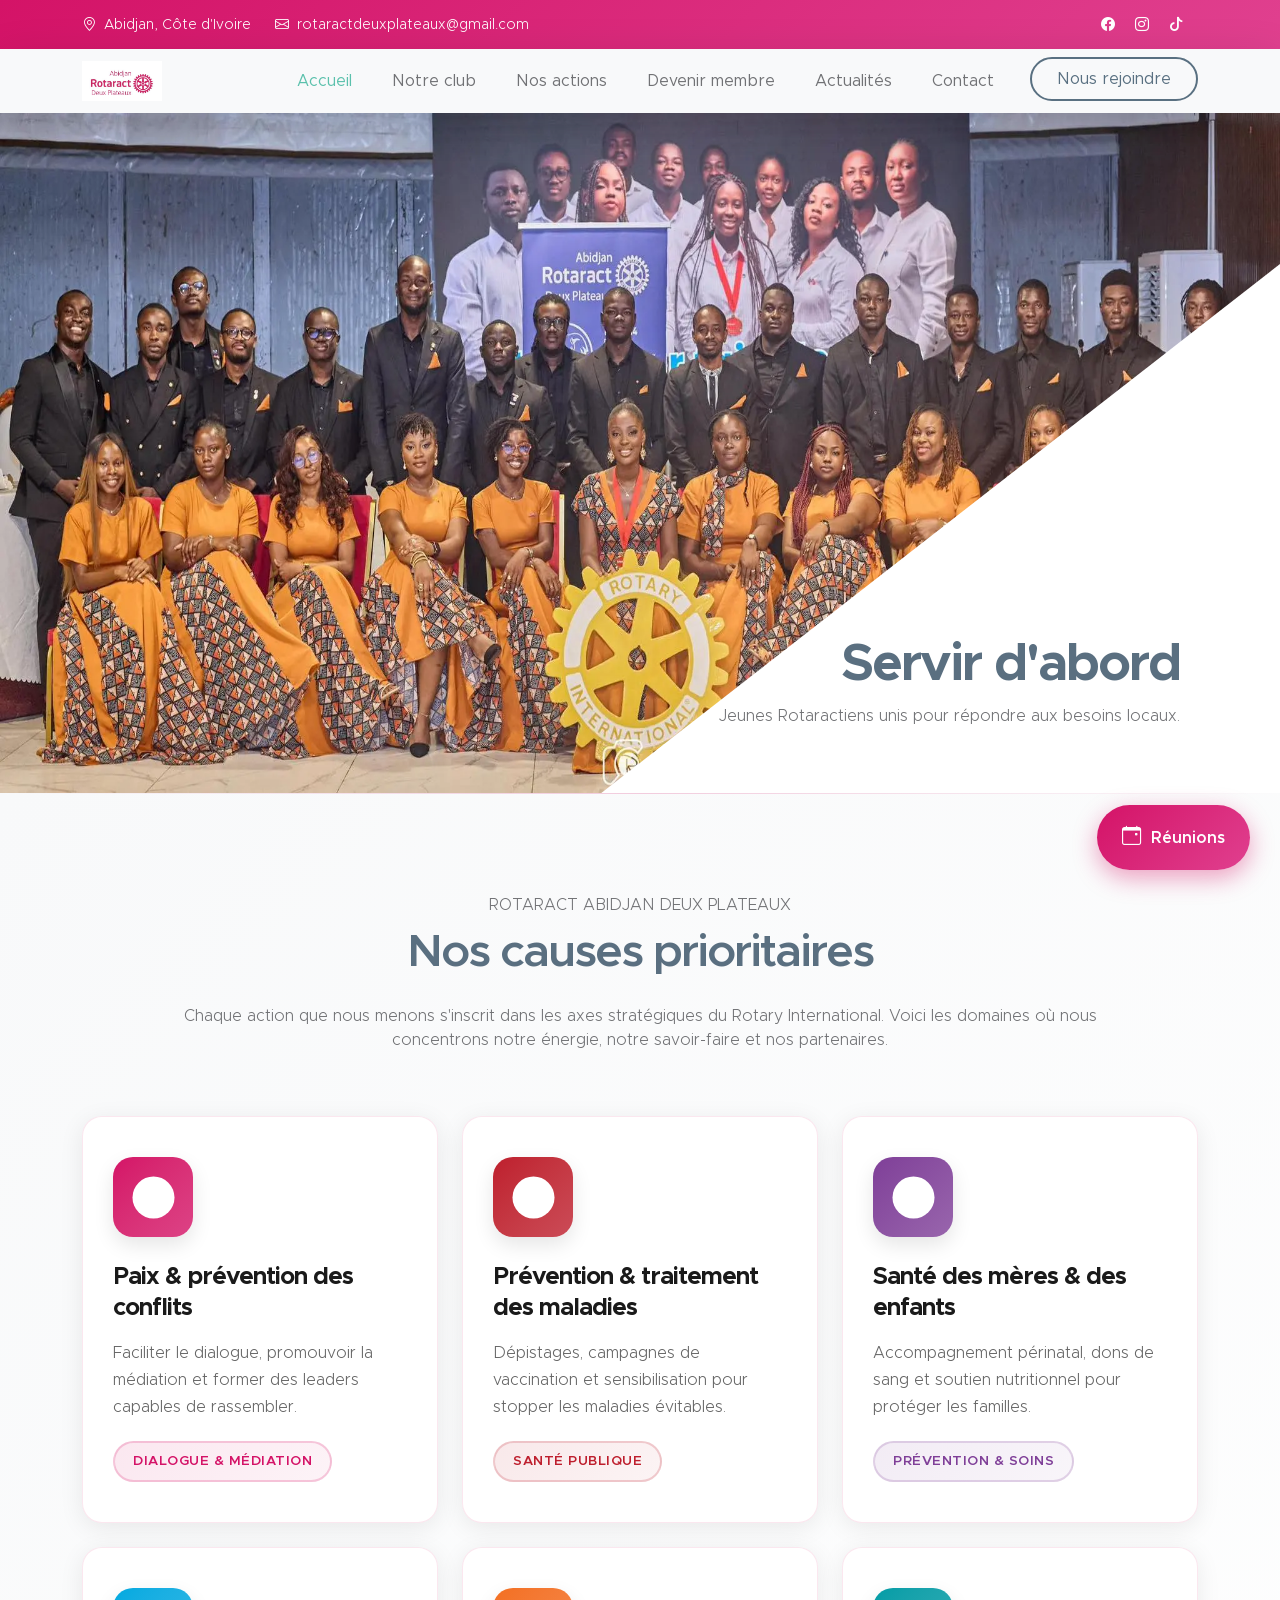
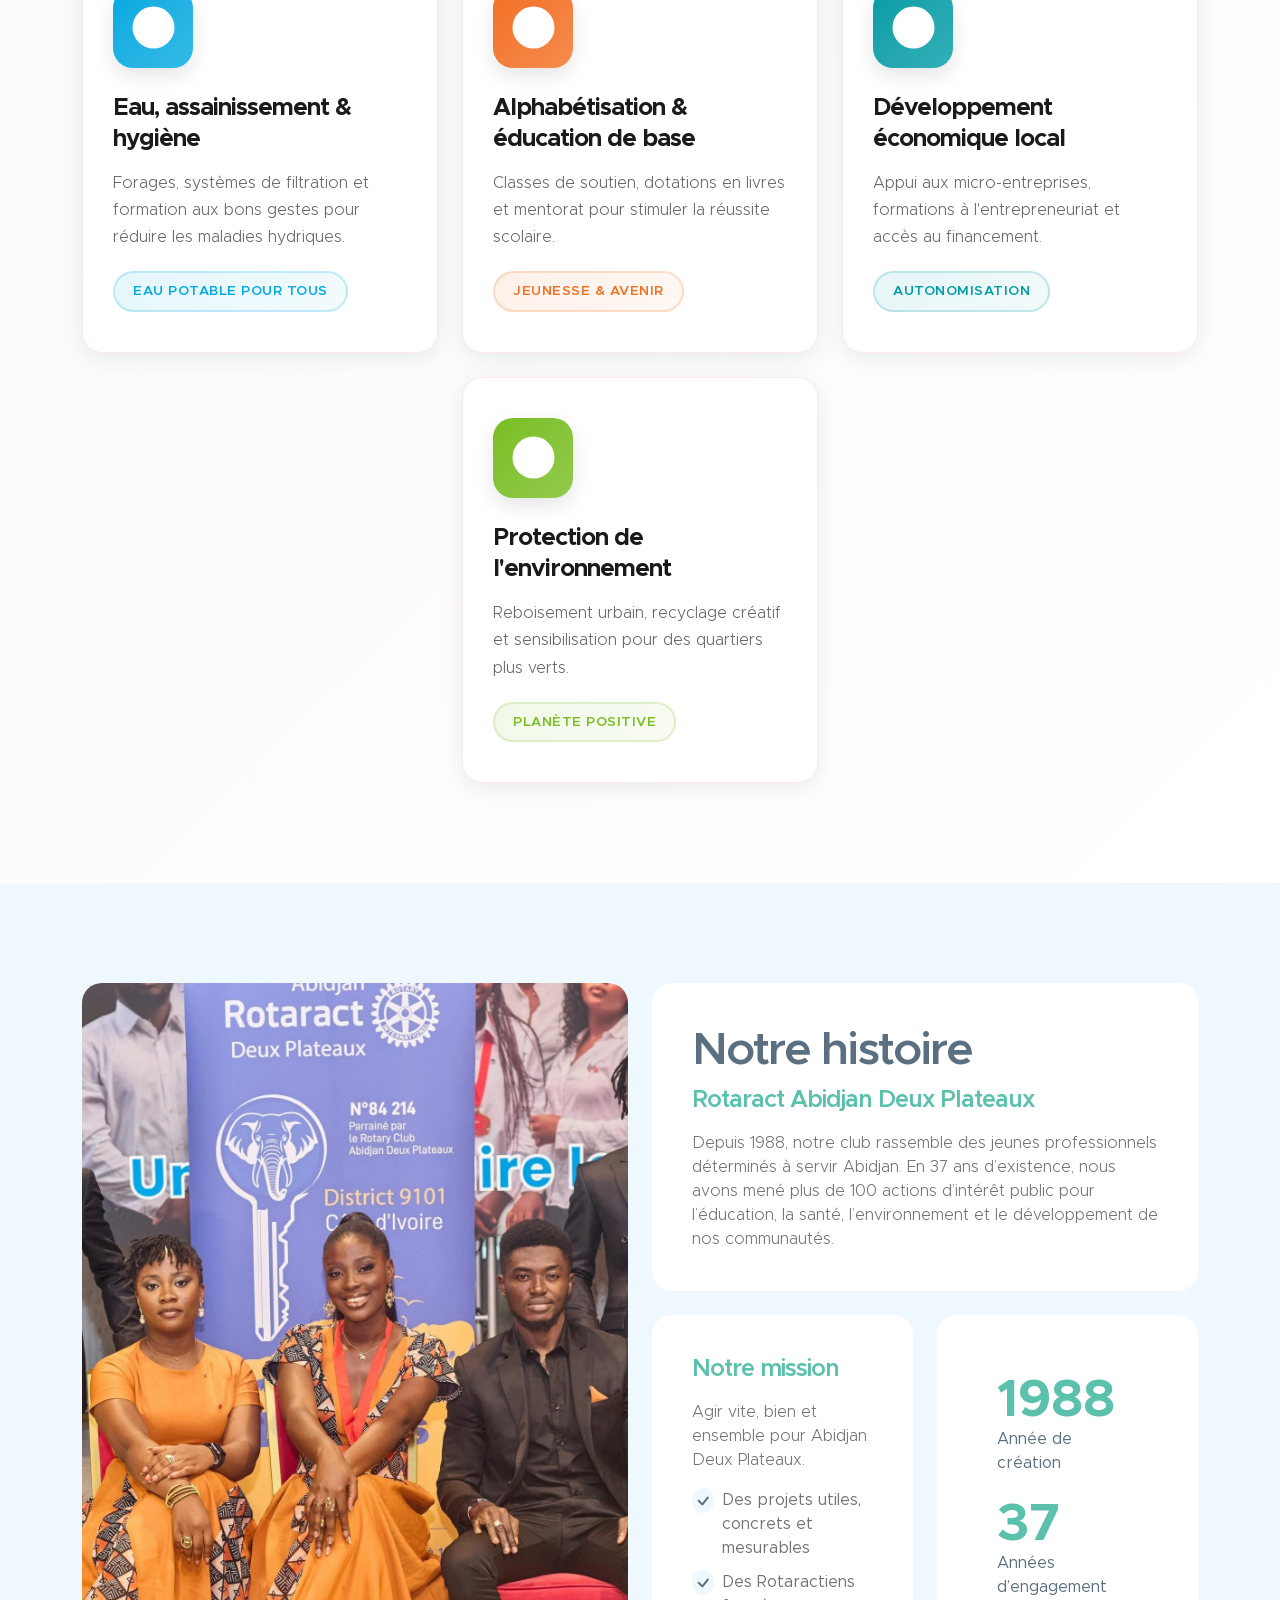
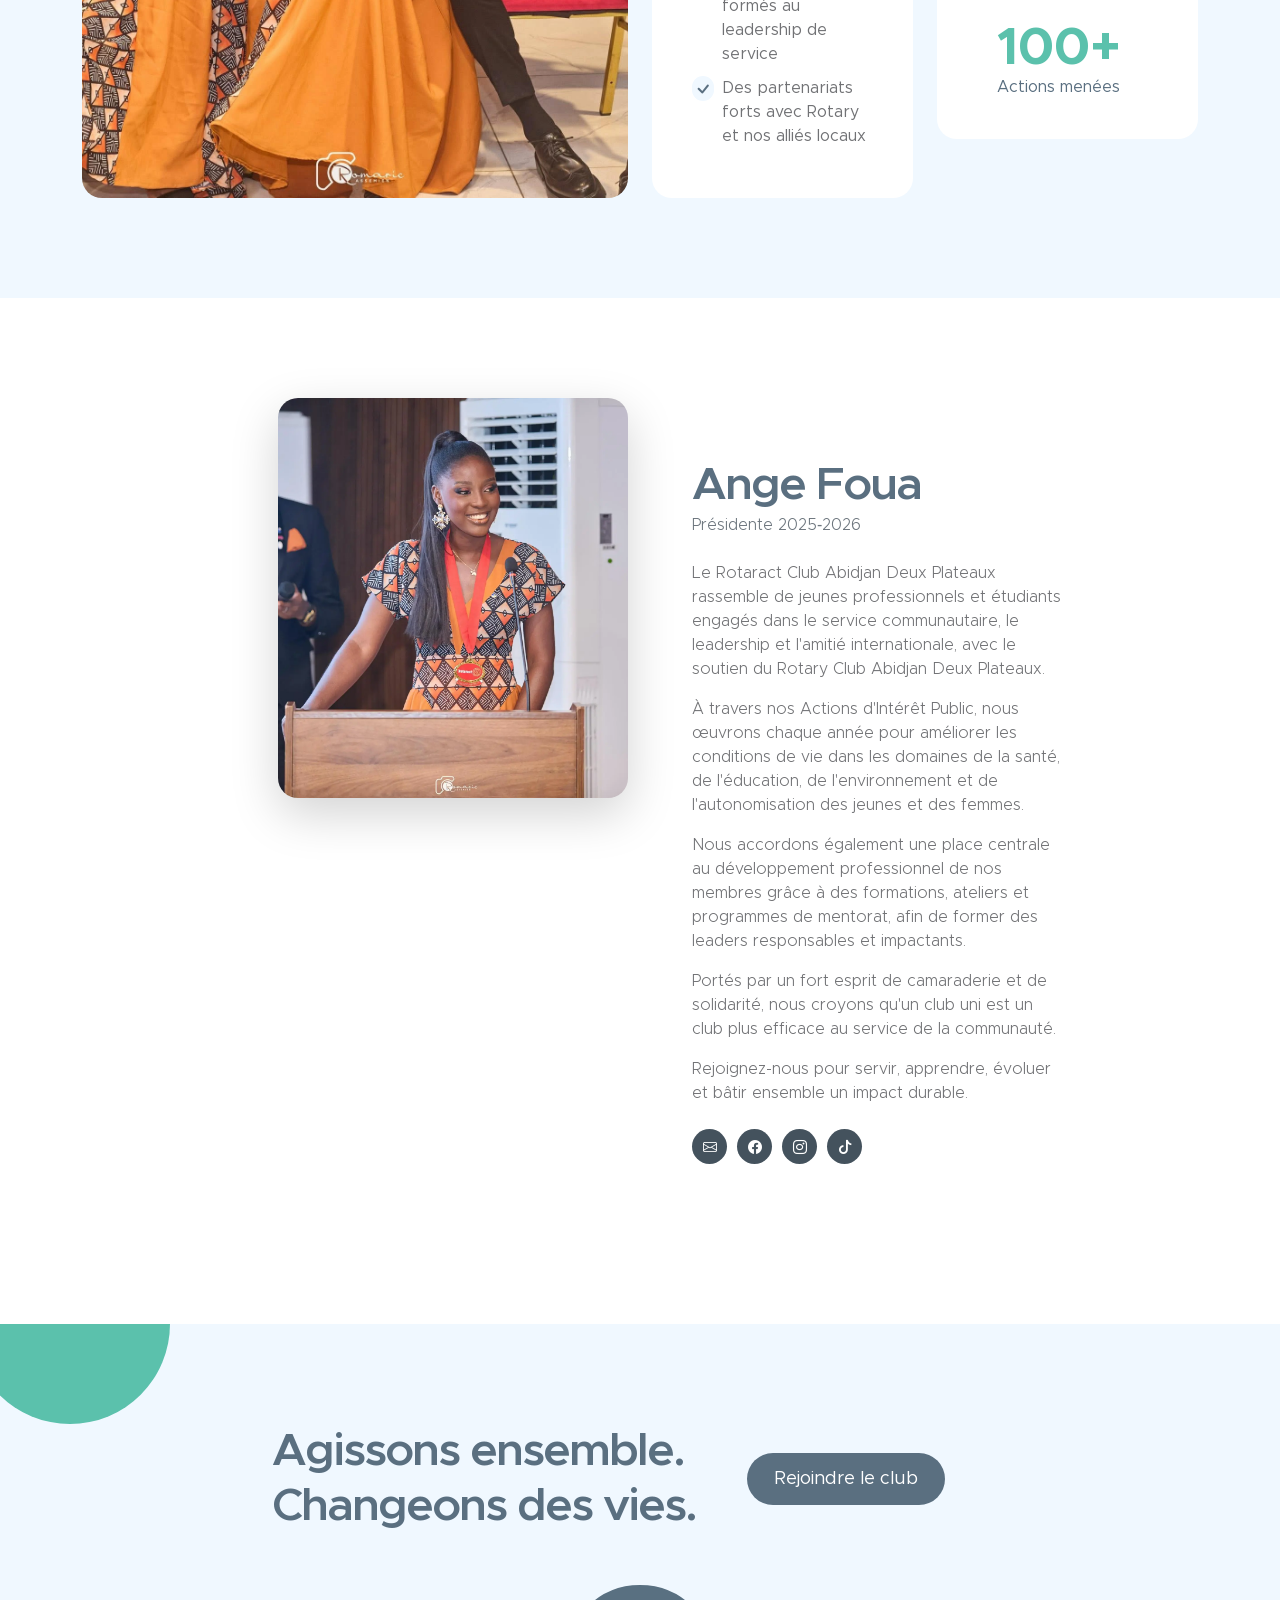
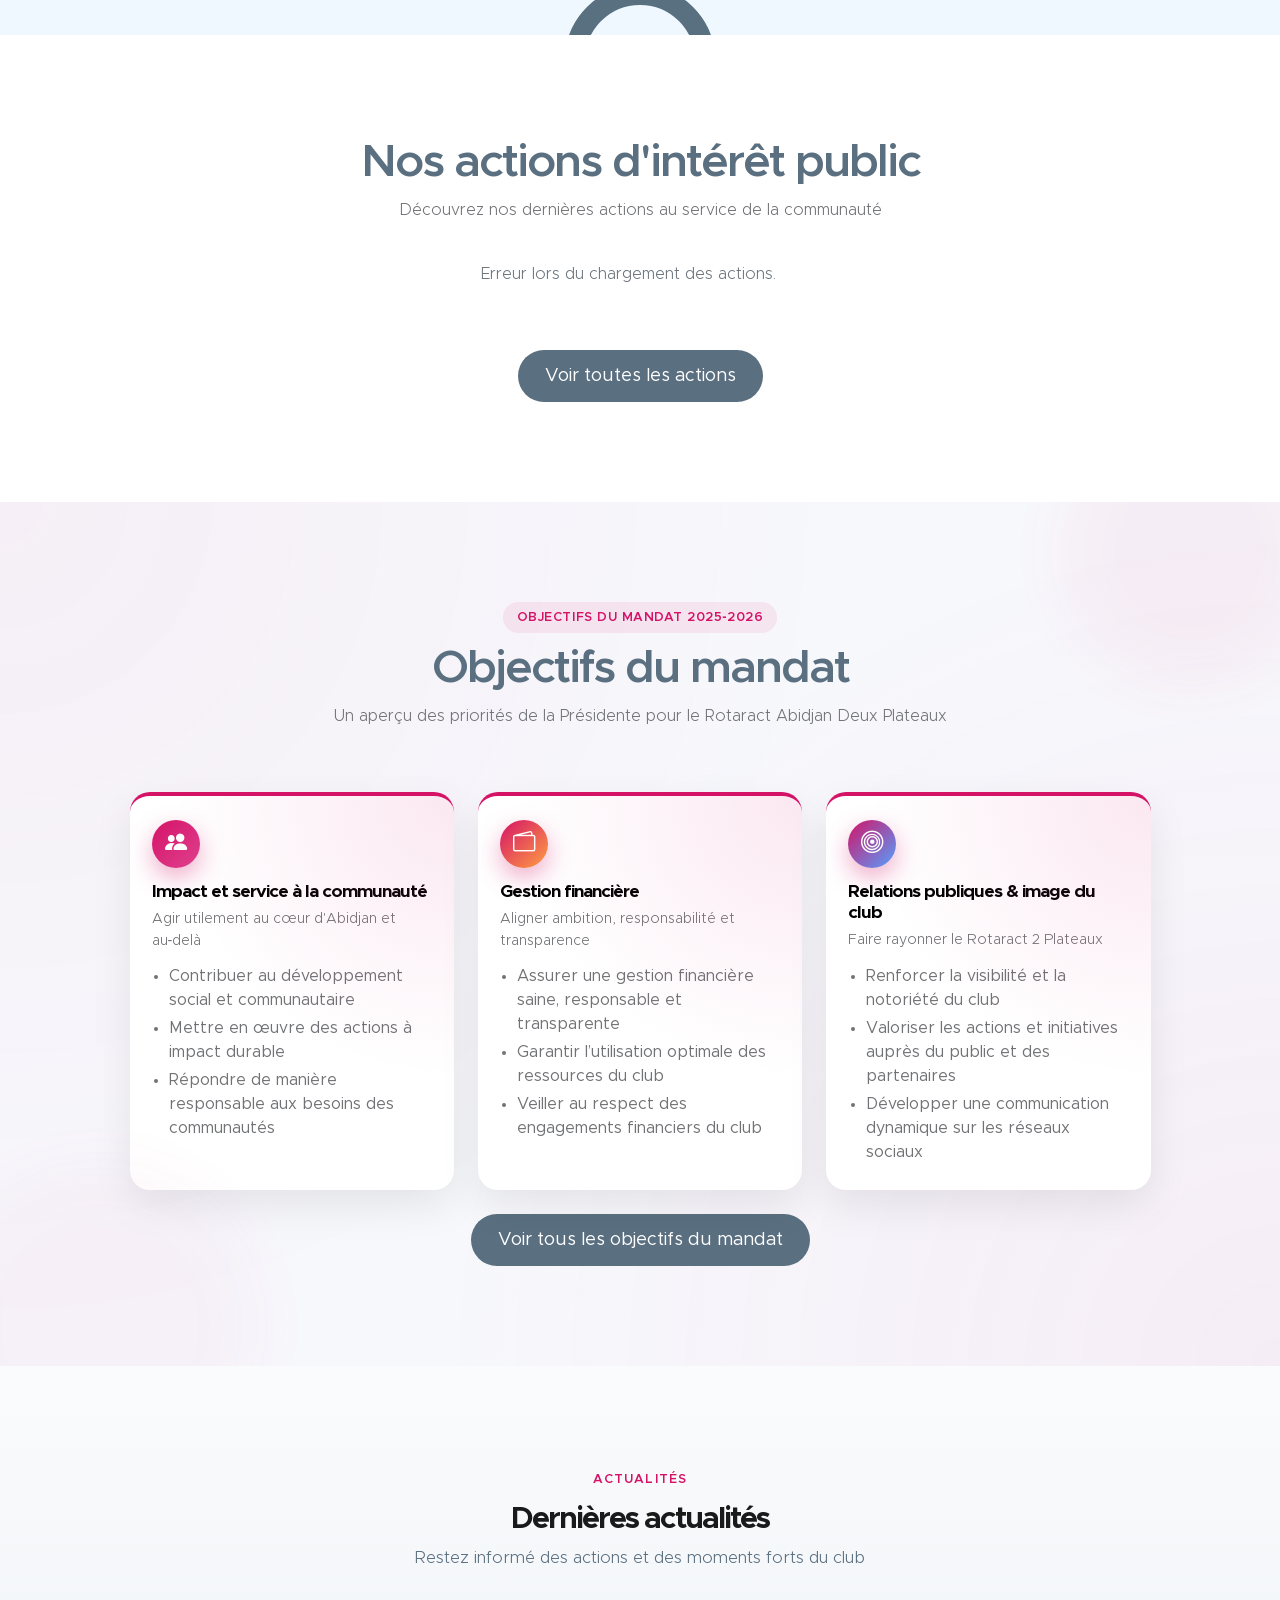
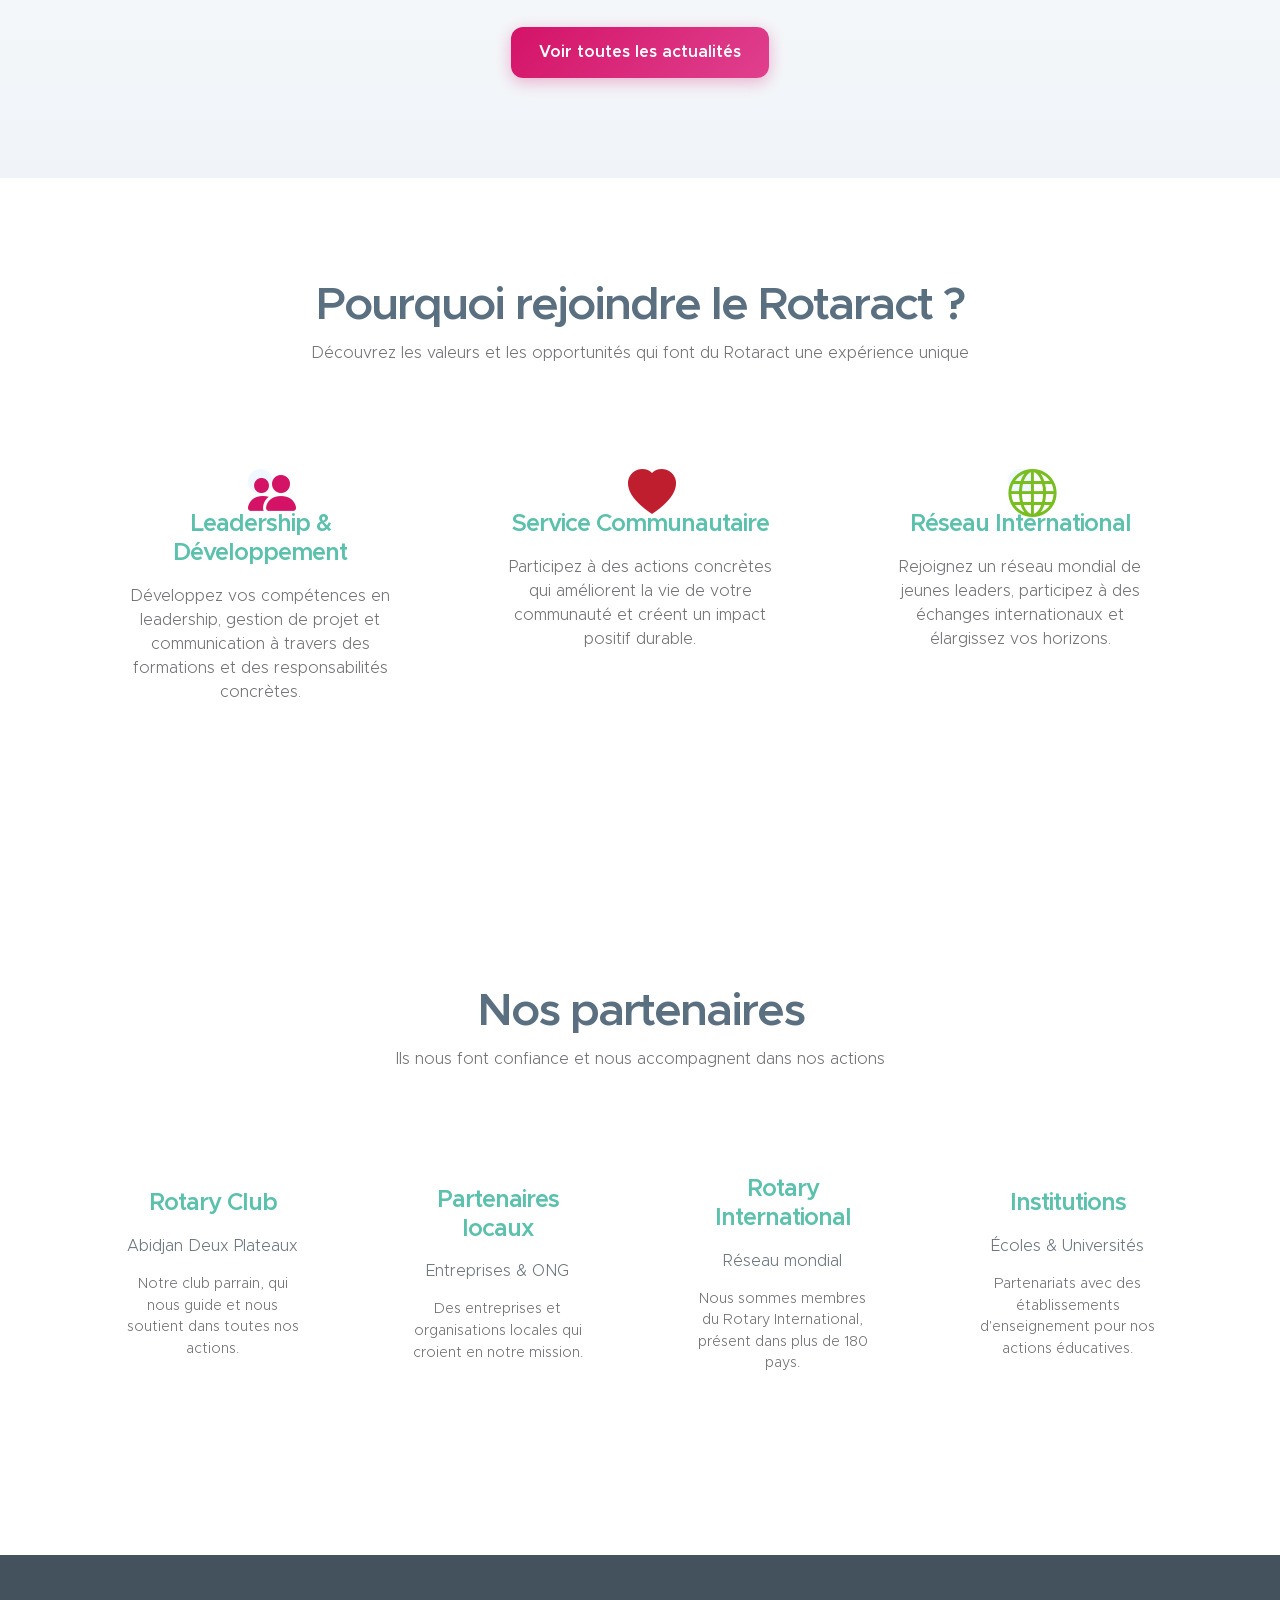
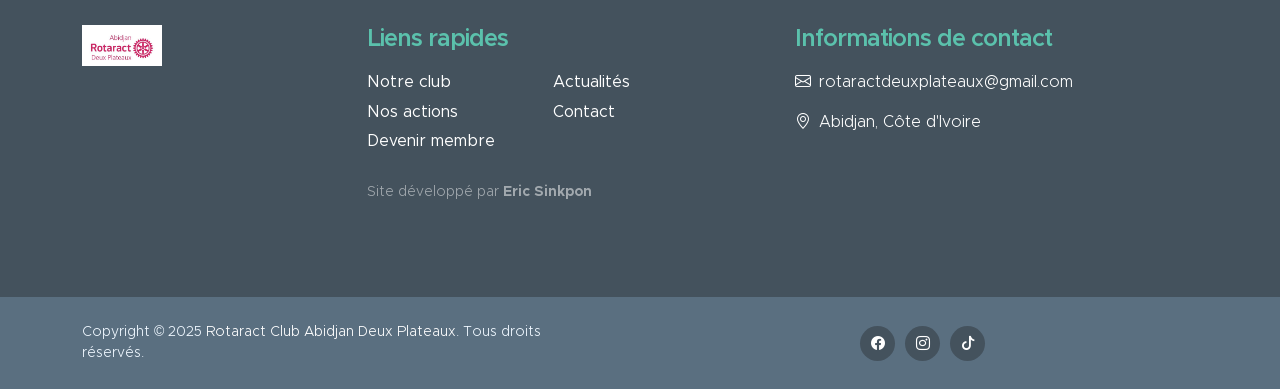
==== index.html @ 0c258805 "Initial import du site Rotaract 2 Plateaux" ====
<!doctype html>
<html lang="fr">

<head>
    <meta charset="utf-8">
    <meta name="viewport" content="width=device-width, initial-scale=1">

    <title>Rotaract 2 Plateaux | Club service Rotary Abidjan - Côte d'Ivoire</title>
    <meta name="description" content="Rotaract Club Abidjan Deux Plateaux : club de jeunes du Rotary International à Abidjan, Côte d'Ivoire. Actions solidarité, santé, éducation, environnement. Rejoignez le Rotaract 2 Plateaux.">
    <meta name="keywords" content="Rotaract 2 Plateaux, Rotaract Deux Plateaux, Rotaract Abidjan, Rotary Abidjan, club service Côte d'Ivoire, Rotaract Côte d'Ivoire, jeunes leaders, bénévolat Abidjan, solidarité, actions communautaires">
    <meta name="author" content="Rotaract Club Abidjan Deux Plateaux">
    <meta name="robots" content="index, follow">
    <link rel="canonical" href="https://www.rotaract-2plateaux.org/">

    <!-- Open Graph / Réseaux sociaux -->
    <meta property="og:type" content="website">
    <meta property="og:title" content="Rotaract 2 Plateaux | Club service Rotary - Abidjan, Côte d'Ivoire">
    <meta property="og:description" content="Club de jeunes du Rotary International à Abidjan. Solidarité, santé, éducation, environnement. Rotaract Deux Plateaux - Servir d'abord.">
    <meta property="og:image" content="images/logo.png">
    <meta property="og:locale" content="fr_FR">
    <meta property="og:site_name" content="Rotaract Club Abidjan Deux Plateaux">

    <!-- CSS FILES -->
    <link href="css/bootstrap.min.css" rel="stylesheet">

    <link href="css/bootstrap-icons.css" rel="stylesheet">

    <link href="css/templatemo-kind-heart-charity.css" rel="stylesheet">
    <link href="css/meeting-widget.css" rel="stylesheet">
    <!--

TemplateMo 581 Kind Heart Charity

https://templatemo.com/tm-581-kind-heart-charity

-->
    <script type="application/ld+json">
    {
      "@context": "https://schema.org",
      "@type": "Organization",
      "name": "Rotaract Club Abidjan Deux Plateaux",
      "alternateName": "Rotaract 2 Plateaux",
      "url": "https://www.rotaract-2plateaux.org",
      "logo": "images/logo.png",
      "description": "Club de jeunes du Rotary International à Abidjan, Côte d'Ivoire. Actions solidarité, santé, éducation et environnement.",
      "email": "rotaractdeuxplateaux@gmail.com",
      "address": { "@type": "PostalAddress", "addressLocality": "Abidjan", "addressCountry": "CI" },
      "areaServed": { "@type": "Country", "name": "Côte d'Ivoire" },
      "memberOf": { "@type": "Organization", "name": "Rotary International" }
    }
    </script>
</head>

<body id="section_1">
    <div class="page-loading-overlay" id="pageLoadingOverlay" aria-hidden="true">
        <img src="images/loading.JPG" alt="" class="page-loading-overlay__img" width="100" height="100">
    </div>
    <script>
      (function(){var el=document.getElementById('pageLoadingOverlay');if(!el)return;
      function hide(){el.classList.add('loaded');setTimeout(function(){if(el.parentNode)el.parentNode.removeChild(el);},450);}
      if(document.readyState!=='loading')hide();else document.addEventListener('DOMContentLoaded',hide);
      })();
    </script>
    <header class="site-header">
        <div class="container">
            <div class="row">

                <div class="col-lg-8 col-12 d-flex flex-wrap">
                    <p class="d-flex me-4 mb-0">
                        <i class="bi-geo-alt me-2"></i>
                        Abidjan, Côte d'Ivoire
                    </p>

                    <p class="d-flex mb-0">
                        <i class="bi-envelope me-2"></i>

                        <a href="mailto:rotaractdeuxplateaux@gmail.com">
                            rotaractdeuxplateaux@gmail.com
                        </a>
                    </p>
                </div>

                <div class="col-lg-3 col-12 ms-auto d-lg-block d-none">
                    <ul class="social-icon">
                        <li class="social-icon-item">
                            <a href="https://www.facebook.com/share/17fua4soZv/?mibextid=wwXIfr" target="_blank" rel="noopener" class="social-icon-link bi-facebook" aria-label="Facebook"></a>
                        </li>
                        <li class="social-icon-item">
                            <a href="https://www.instagram.com/_rotaractdeuxplateaux?igsh=MWwzYWVyMWt2Nnhscg==" target="_blank" rel="noopener" class="social-icon-link bi-instagram" aria-label="Instagram"></a>
                        </li>
                        <li class="social-icon-item">
                            <a href="https://www.tiktok.com/@_rotaractdeuxplat?_r=1&_t=ZS-94KS3LZIjZY" target="_blank" rel="noopener" class="social-icon-link bi-tiktok" aria-label="TikTok"></a>
                        </li>
                    </ul>
                </div>

            </div>
        </div>
    </header>

    <nav class="navbar navbar-expand-lg bg-light shadow-lg">
        <div class="container">
            <a class="navbar-brand" href="index.html">
                <img src="images/logo.png" class="logo img-fluid" alt="Rotaract 2 Plateaux">
            </a>

            <button class="navbar-toggler" type="button" data-bs-toggle="collapse" data-bs-target="#navbarNav"
                aria-controls="navbarNav" aria-expanded="false" aria-label="Toggle navigation">
                <span class="navbar-toggler-icon"></span>
            </button>

            <div class="collapse navbar-collapse" id="navbarNav">
                <ul class="navbar-nav ms-auto">
                    <li class="nav-item">
                        <a class="nav-link click-scroll" href="#top">Accueil</a>
                    </li>

                    <li class="nav-item">
                        <a class="nav-link" href="club.html">Notre club</a>
                    </li>

                    <li class="nav-item">
                        <a class="nav-link" href="actions.html">Nos actions</a>
                    </li>

                    <li class="nav-item">
                        <a class="nav-link" href="membre.html">Devenir membre</a>
                    </li>

                    <li class="nav-item">
                        <a class="nav-link" href="actualites.html">Actualités</a>
                    </li>

                    <li class="nav-item">
                        <a class="nav-link" href="contact.html">Contact</a>
                    </li>

                    <li class="nav-item ms-3">
                        <a class="nav-link custom-btn custom-border-btn btn" href="membre.html">Nous rejoindre</a>
                    </li>
                </ul>
            </div>
        </div>
    </nav>

    <main>

        <section class="hero-section hero-section-full-height">
            <div class="container-fluid">
                <div class="row">

                    <div class="col-lg-12 col-12 p-0">
                        <div id="hero-slide" class="carousel carousel-fade slide" data-bs-ride="carousel">
                            <div class="carousel-inner">
                                <div class="carousel-item active">
                                    <img src="images/slide/cover.webp"
                                        class="carousel-image img-fluid" alt="...">

                                    <div class="carousel-caption d-flex flex-column justify-content-end">
                                        <h1>Servir d'abord </h1>

                                        <p>Jeunes Rotaractiens unis pour répondre aux besoins locaux.</p>
                                    </div>
                                </div>

                                <div class="carousel-item carousel-item--caption-right">
                                    <img src="images/slide/cover3.webp"
                                        class="carousel-image img-fluid" alt="...">

                                    <div class="carousel-caption d-flex flex-column justify-content-end align-items-end text-end">
                                        <h1>Leadership &amp; Amitié</h1>

                                        <p>L'action, la camaraderie et le service au cœur de notre engagement.</p>
                                    </div>
                                </div>

                                <div class="carousel-item">
                                    <img src="images/slide/cover.webp"
                                        class="carousel-image img-fluid" alt="...">

                                    <div class="carousel-caption d-flex flex-column justify-content-end">
                                        <h1>Impact durable</h1>

                                        <p>Des projets utiles qui font rayonner le Rotaract Deux Plateaux.</p>
                                    </div>
                                </div>
                            </div>

                            <button class="carousel-control-prev" type="button" data-bs-target="#hero-slide"
                                data-bs-slide="prev">
                                <span class="carousel-control-prev-icon" aria-hidden="true"></span>
                                <span class="visually-hidden">Previous</span>
                            </button>

                            <button class="carousel-control-next" type="button" data-bs-target="#hero-slide"
                                data-bs-slide="next">
                                <span class="carousel-control-next-icon" aria-hidden="true"></span>
                                <span class="visually-hidden">Next</span>
                            </button>
                        </div>
                    </div>

                </div>
            </div>
        </section>


        <section class="section-padding priority-causes-section">
            <div class="container">
                <div class="row justify-content-center text-center mb-5">
                    <div class="col-lg-10 col-12">
                        <p class="section-subtitle text-uppercase mb-2">Rotaract Abidjan Deux Plateaux</p>
                        <h2 class="mb-4">Nos causes prioritaires</h2>
                        <p class="section-lead mx-auto">Chaque action que nous menons s'inscrit dans les axes stratégiques du Rotary International.
                            Voici les domaines où nous concentrons notre énergie, notre savoir-faire et nos partenaires.</p>
                    </div>
                </div>

                <div class="row g-4 justify-content-center">
                    <div class="col-xl-4 col-lg-4 col-md-6 col-12">
                        <article class="priority-cause-card" style="--cause-color:#D41367;">
                            <div class="priority-cause-card__icon-wrapper">
                                <div class="priority-cause-card__icon">
                                    <img src="images/icons/areas/peace.svg" alt="Icône Rotaract Paix et prévention des conflits">
                                </div>
                            </div>
                            <div class="priority-cause-card__content">
                                <h3>Paix & prévention des conflits</h3>
                                <p>Faciliter le dialogue, promouvoir la médiation et former des leaders capables de rassembler.</p>
                                <span class="priority-cause-card__tag">Dialogue & médiation</span>
                            </div>
                        </article>
                    </div>

                    <div class="col-xl-4 col-lg-4 col-md-6 col-12">
                        <article class="priority-cause-card" style="--cause-color:#BE1E2D;">
                            <div class="priority-cause-card__icon-wrapper">
                                <div class="priority-cause-card__icon">
                                    <img src="images/icons/areas/disease.svg" alt="Icône Rotaract Prévention et traitement des maladies">
                                </div>
                            </div>
                            <div class="priority-cause-card__content">
                                <h3>Prévention & traitement des maladies</h3>
                                <p>Dépistages, campagnes de vaccination et sensibilisation pour stopper les maladies évitables.</p>
                                <span class="priority-cause-card__tag">Santé publique</span>
                            </div>
                        </article>
                    </div>

                    <div class="col-xl-4 col-lg-4 col-md-6 col-12">
                        <article class="priority-cause-card" style="--cause-color:#7F3F98;">
                            <div class="priority-cause-card__icon-wrapper">
                                <div class="priority-cause-card__icon">
                                    <img src="images/icons/areas/maternal.svg" alt="Icône Rotaract Santé des mères et des enfants">
                                </div>
                            </div>
                            <div class="priority-cause-card__content">
                                <h3>Santé des mères & des enfants</h3>
                                <p>Accompagnement périnatal, dons de sang et soutien nutritionnel pour protéger les familles.</p>
                                <span class="priority-cause-card__tag">Prévention & soins</span>
                            </div>
                        </article>
                    </div>

                    <div class="col-xl-4 col-lg-4 col-md-6 col-12">
                        <article class="priority-cause-card" style="--cause-color:#00A9E0;">
                            <div class="priority-cause-card__icon-wrapper">
                                <div class="priority-cause-card__icon">
                                    <img src="images/icons/areas/water.svg" alt="Icône Rotaract Eau, assainissement et hygiène">
                                </div>
                            </div>
                            <div class="priority-cause-card__content">
                                <h3>Eau, assainissement & hygiène</h3>
                                <p>Forages, systèmes de filtration et formation aux bons gestes pour réduire les maladies hydriques.</p>
                                <span class="priority-cause-card__tag">Eau potable pour tous</span>
                            </div>
                        </article>
                    </div>

                    <div class="col-xl-4 col-lg-4 col-md-6 col-12">
                        <article class="priority-cause-card" style="--cause-color:#F36F21;">
                            <div class="priority-cause-card__icon-wrapper">
                                <div class="priority-cause-card__icon">
                                    <img src="images/icons/areas/education.svg" alt="Icône Rotaract Alphabétisation et éducation de base">
                                </div>
                            </div>
                            <div class="priority-cause-card__content">
                                <h3>Alphabétisation & éducation de base</h3>
                                <p>Classes de soutien, dotations en livres et mentorat pour stimuler la réussite scolaire.</p>
                                <span class="priority-cause-card__tag">Jeunesse & avenir</span>
                            </div>
                        </article>
                    </div>

                    <div class="col-xl-4 col-lg-4 col-md-6 col-12">
                        <article class="priority-cause-card" style="--cause-color:#009CA6;">
                            <div class="priority-cause-card__icon-wrapper">
                                <div class="priority-cause-card__icon">
                                    <img src="images/icons/areas/economic.svg" alt="Icône Rotaract Développement économique local">
                                </div>
                            </div>
                            <div class="priority-cause-card__content">
                                <h3>Développement économique local</h3>
                                <p>Appui aux micro-entreprises, formations à l'entrepreneuriat et accès au financement.</p>
                                <span class="priority-cause-card__tag">Autonomisation</span>
                            </div>
                        </article>
                    </div>

                    <div class="col-xl-4 col-lg-4 col-md-6 col-12">
                        <article class="priority-cause-card" style="--cause-color:#78BE20;">
                            <div class="priority-cause-card__icon-wrapper">
                                <div class="priority-cause-card__icon">
                                    <img src="images/icons/areas/environment.svg" alt="Icône Rotaract Protection de l'environnement">
                                </div>
                            </div>
                            <div class="priority-cause-card__content">
                                <h3>Protection de l'environnement</h3>
                                <p>Reboisement urbain, recyclage créatif et sensibilisation pour des quartiers plus verts.</p>
                                <span class="priority-cause-card__tag">Planète positive</span>
                            </div>
                        </article>
                    </div>
                </div>
            </div>
        </section>

        <section class="section-padding section-bg" id="section_2">
            <div class="container">
                <div class="row">

                    <div class="col-lg-6 col-12 mb-5 mb-lg-0">
                        <img src="images/action.webp"
                            class="custom-text-box-image img-fluid" alt="">
                    </div>

                    <div class="col-lg-6 col-12">
                        <div class="custom-text-box">
                            <h2 class="mb-2">Notre histoire</h2>

                            <h5 class="mb-3">Rotaract Abidjan Deux Plateaux</h5>

                            <p class="mb-0">Depuis 1988, notre club rassemble des jeunes professionnels déterminés à
                                servir Abidjan. En 37 ans d’existence, nous avons mené plus de 100 actions
                                d’intérêt public pour l’éducation, la santé, l’environnement et
                                le développement de nos communautés.</p>
                        </div>

                        <div class="row">
                            <div class="col-lg-6 col-md-6 col-12">
                                <div class="custom-text-box mb-lg-0">
                                    <h5 class="mb-3">Notre mission</h5>

                                    <p>Agir vite, bien et ensemble pour Abidjan Deux Plateaux.</p>

                                    <ul class="custom-list mt-2">
                                        <li class="custom-list-item d-flex">
                                            <i class="bi-check custom-text-box-icon me-2"></i>
                                            Des projets utiles, concrets et mesurables
                                        </li>
                                        <li class="custom-list-item d-flex">
                                            <i class="bi-check custom-text-box-icon me-2"></i>
                                            Des Rotaractiens formés au leadership de service
                                        </li>
                                        <li class="custom-list-item d-flex">
                                            <i class="bi-check custom-text-box-icon me-2"></i>
                                            Des partenariats forts avec Rotary et nos alliés locaux
                                        </li>
                                    </ul>
                                </div>
                            </div>

                            <div class="col-lg-6 col-md-6 col-12">
                                <div class="custom-text-box d-flex flex-wrap d-lg-block mb-lg-0">
                                    <div class="counter-thumb">
                                        <div class="d-flex">
                                            <span class="counter-number" data-from="1" data-to="1988"
                                                data-speed="800"></span>
                                            <span class="counter-number-text"></span>
                                        </div>

                                        <span class="counter-text">Année de création</span>
                                    </div>

                                    <div class="counter-thumb mt-4">
                                        <div class="d-flex">
                                            <span class="counter-number" data-from="1" data-to="37"
                                                data-speed="800"></span>
                                            <span class="counter-number-text"></span>
                                        </div>

                                        <span class="counter-text">Années d’engagement</span>
                                    </div>

                                    <div class="counter-thumb mt-4">
                                        <div class="d-flex">
                                            <span class="counter-number" data-from="1" data-to="100"
                                                data-speed="800"></span>
                                            <span class="counter-number-text">+</span>
                                        </div>

                                        <span class="counter-text">Actions menées</span>
                                    </div>
                                </div>
                            </div>
                        </div>
                    </div>

                </div>
            </div>
        </section>


        <section class="about-section section-padding">
            <div class="container">
                <div class="row">

                    <div class="col-lg-6 col-md-5 col-12">
                        <img src="images/slide/cover3.webp"
                            class="about-image ms-lg-auto bg-light shadow-lg img-fluid" alt="Ange Foua, Présidente Rotaract Abidjan Deux Plateaux">
                    </div>

                    <div class="col-lg-5 col-md-7 col-12">
                        <div class="custom-text-block">
                            <h2 class="mb-0">Ange Foua</h2>

                            <p class="text-muted mb-lg-4 mb-md-4">Présidente 2025‑2026</p>

                            <p>Le Rotaract Club Abidjan Deux Plateaux rassemble de jeunes professionnels et étudiants engagés dans le service communautaire, le leadership et l'amitié internationale, avec le soutien du Rotary Club Abidjan Deux Plateaux.</p>

                            <p>À travers nos Actions d'Intérêt Public, nous œuvrons chaque année pour améliorer les conditions de vie dans les domaines de la santé, de l'éducation, de l'environnement et de l'autonomisation des jeunes et des femmes.</p>

                            <p>Nous accordons également une place centrale au développement professionnel de nos membres grâce à des formations, ateliers et programmes de mentorat, afin de former des leaders responsables et impactants.</p>

                            <p>Portés par un fort esprit de camaraderie et de solidarité, nous croyons qu'un club uni est un club plus efficace au service de la communauté.</p>

                            <p>Rejoignez-nous pour servir, apprendre, évoluer et bâtir ensemble un impact durable.</p>

                            <ul class="social-icon mt-4">
                                <li class="social-icon-item">
                                    <a href="mailto:rotaractdeuxplateaux@gmail.com" class="social-icon-link bi-envelope" aria-label="Email"></a>
                                </li>
                                <li class="social-icon-item">
                                    <a href="https://www.facebook.com/share/17fua4soZv/?mibextid=wwXIfr" target="_blank" rel="noopener" class="social-icon-link bi-facebook" aria-label="Facebook"></a>
                                </li>
                                <li class="social-icon-item">
                                    <a href="https://www.instagram.com/_rotaractdeuxplateaux?igsh=MWwzYWVyMWt2Nnhscg==" target="_blank" rel="noopener" class="social-icon-link bi-instagram" aria-label="Instagram"></a>
                                </li>
                                <li class="social-icon-item">
                                    <a href="https://www.tiktok.com/@_rotaractdeuxplat?_r=1&_t=ZS-94KS3LZIjZY" target="_blank" rel="noopener" class="social-icon-link bi-tiktok" aria-label="TikTok"></a>
                                </li>
                            </ul>
                        </div>
                    </div>

                </div>
            </div>
        </section>

        <section class="cta-section section-padding section-bg">
            <div class="container">
                <div class="row justify-content-center align-items-center">

                    <div class="col-lg-5 col-12 ms-auto">
                        <h2 class="mb-0">Agissons ensemble.<br> Changeons des vies.</h2>
                    </div>

                    <div class="col-lg-5 col-12">

                        <a href="membre.html" class="custom-btn btn">Rejoindre le club</a>
                    </div>

                </div>
            </div>
        </section>


        <section class="section-padding" id="section_3">
            <div class="container">
                <div class="row">

                    <div class="col-lg-12 col-12 text-center mb-4">
                        <h2>Nos actions d'intérêt public</h2>
                        <p class="section-lead">Découvrez nos dernières actions au service de la communauté</p>
                    </div>

                    <div class="row" id="actions-container" data-limit="3">
                        <!-- Les 3 actions les plus récentes seront chargées ici -->
                    </div>

                    <div class="col-lg-12 col-12 text-center mt-5">
                        <a href="actions.html" class="custom-btn btn">Voir toutes les actions</a>
                    </div>

                </div>
            </div>
        </section>

        <section class="section-padding objectives-section objectives-section--home">
            <div class="container">
                <div class="row">
                    <div class="col-lg-12 col-12 text-center mb-5">
                        <span class="section-badge">Objectifs du mandat 2025‑2026</span>
                        <h2>Objectifs du mandat</h2>
                        <p class="section-lead">Un aperçu des priorités de la Présidente pour le Rotaract Abidjan Deux Plateaux</p>
                    </div>

                    <div class="col-lg-11 col-12 mx-auto">
                        <div class="objectives-grid">
                            <article class="objective-card">
                                <div class="objective-card__icon objective-card__icon--impact">
                                    <i class="bi-people-fill"></i>
                                </div>
                                <h5 class="objective-card__title">Impact et service à la communauté</h5>
                                <p class="objective-card__subtitle">Agir utilement au cœur d'Abidjan et au‑delà</p>
                                <ul class="objective-card__list">
                                    <li>Contribuer au développement social et communautaire</li>
                                    <li>Mettre en œuvre des actions à impact durable</li>
                                    <li>Répondre de manière responsable aux besoins des communautés</li>
                                </ul>
                            </article>

                            <article class="objective-card">
                                <div class="objective-card__icon objective-card__icon--finance">
                                    <i class="bi-wallet2"></i>
                                </div>
                                <h5 class="objective-card__title">Gestion financière</h5>
                                <p class="objective-card__subtitle">Aligner ambition, responsabilité et transparence</p>
                                <ul class="objective-card__list">
                                    <li>Assurer une gestion financière saine, responsable et transparente</li>
                                    <li>Garantir l’utilisation optimale des ressources du club</li>
                                    <li>Veiller au respect des engagements financiers du club</li>
                                </ul>
                            </article>

                            <article class="objective-card">
                                <div class="objective-card__icon objective-card__icon--image">
                                    <i class="bi-bullseye"></i>
                                </div>
                                <h5 class="objective-card__title">Relations publiques &amp; image du club</h5>
                                <p class="objective-card__subtitle">Faire rayonner le Rotaract 2 Plateaux</p>
                                <ul class="objective-card__list">
                                    <li>Renforcer la visibilité et la notoriété du club</li>
                                    <li>Valoriser les actions et initiatives auprès du public et des partenaires</li>
                                    <li>Développer une communication dynamique sur les réseaux sociaux</li>
                                </ul>
                            </article>
                        </div>
                        <div class="text-center mt-4">
                            <a href="club.html#objectifs-mandat" class="custom-btn btn">Voir tous les objectifs du mandat</a>
                        </div>
                    </div>
                </div>
            </div>
        </section>

        <section class="section-padding actualites-home-section">
            <div class="container">
                <div class="actualites-home-header">
                    <span class="actualites-home-badge">Actualités</span>
                    <h2 class="actualites-home-title">Dernières actualités</h2>
                    <p class="actualites-home-lead">Restez informé des actions et des moments forts du club</p>
                </div>

                <div class="row g-4" id="recent-actualites-container">
                    <!-- Les actualités récentes seront chargées dynamiquement ici -->
                </div>

                <div class="actualites-home-cta">
                    <a href="actualites.html" class="actualites-home-btn">Voir toutes les actualités</a>
                </div>
            </div>
        </section>

        <section class="section-padding">
            <div class="container">
                <div class="row">
                    <div class="col-lg-12 col-12 text-center mb-5">
                        <h2>Pourquoi rejoindre le Rotaract ?</h2>
                        <p class="section-lead">Découvrez les valeurs et les opportunités qui font du Rotaract une expérience unique</p>
                    </div>

                    <div class="col-lg-4 col-md-6 col-12 mb-4 mb-lg-0">
                        <div class="custom-text-box text-center">
                            <div class="custom-text-box-icon mb-3">
                                <i class="bi-people-fill" style="font-size: 3rem; color: #D41367;"></i>
                            </div>
                            <h5 class="mb-3">Leadership & Développement</h5>
                            <p>Développez vos compétences en leadership, gestion de projet et communication à travers des formations et des responsabilités concrètes.</p>
                        </div>
                    </div>

                    <div class="col-lg-4 col-md-6 col-12 mb-4 mb-lg-0">
                        <div class="custom-text-box text-center">
                            <div class="custom-text-box-icon mb-3">
                                <i class="bi-heart-fill" style="font-size: 3rem; color: #BE1E2D;"></i>
                            </div>
                            <h5 class="mb-3">Service Communautaire</h5>
                            <p>Participez à des actions concrètes qui améliorent la vie de votre communauté et créent un impact positif durable.</p>
                        </div>
                    </div>

                    <div class="col-lg-4 col-md-6 col-12">
                        <div class="custom-text-box text-center">
                            <div class="custom-text-box-icon mb-3">
                                <i class="bi-globe" style="font-size: 3rem; color: #78BE20;"></i>
                            </div>
                            <h5 class="mb-3">Réseau International</h5>
                            <p>Rejoignez un réseau mondial de jeunes leaders, participez à des échanges internationaux et élargissez vos horizons.</p>
                        </div>
                    </div>
                </div>
            </div>
        </section>

        <section class="section-padding">
            <div class="container">
                <div class="row">
                    <div class="col-lg-12 col-12 text-center mb-5">
                        <h2>Nos partenaires</h2>
                        <p class="section-lead">Ils nous font confiance et nous accompagnent dans nos actions</p>
                    </div>

                    <div class="col-lg-12 col-12">
                        <div class="row align-items-center justify-content-center">
                            <div class="col-lg-3 col-md-4 col-6 mb-4 mb-lg-0 text-center">
                                <div class="custom-text-box">
                                    <h5 class="mb-3">Rotary Club</h5>
                                    <p class="text-muted">Abidjan Deux Plateaux</p>
                                    <p style="font-size: 0.9rem;">Notre club parrain, qui nous guide et nous soutient dans toutes nos actions.</p>
                                </div>
                            </div>

                            <div class="col-lg-3 col-md-4 col-6 mb-4 mb-lg-0 text-center">
                                <div class="custom-text-box">
                                    <h5 class="mb-3">Partenaires locaux</h5>
                                    <p class="text-muted">Entreprises & ONG</p>
                                    <p style="font-size: 0.9rem;">Des entreprises et organisations locales qui croient en notre mission.</p>
                                </div>
                            </div>

                            <div class="col-lg-3 col-md-4 col-6 mb-4 mb-lg-0 text-center">
                                <div class="custom-text-box">
                                    <h5 class="mb-3">Rotary International</h5>
                                    <p class="text-muted">Réseau mondial</p>
                                    <p style="font-size: 0.9rem;">Nous sommes membres du Rotary International, présent dans plus de 180 pays.</p>
                                </div>
                            </div>

                            <div class="col-lg-3 col-md-4 col-6 text-center">
                                <div class="custom-text-box">
                                    <h5 class="mb-3">Institutions</h5>
                                    <p class="text-muted">Écoles & Universités</p>
                                    <p style="font-size: 0.9rem;">Partenariats avec des établissements d'enseignement pour nos actions éducatives.</p>
                                </div>
                            </div>
                        </div>
                    </div>
                </div>
            </div>
        </section>
    </main>

    <footer class="site-footer">
        <div class="container">
            <div class="row">
                <div class="col-lg-3 col-12 mb-4">
                    <img src="images/logo.png" class="logo img-fluid" alt="Rotaract Club Abidjan Deux Plateaux">
                </div>

                <div class="col-lg-4 col-md-6 col-12 mb-4">
                    <h5 class="site-footer-title mb-3">Liens rapides</h5>

                    <ul class="footer-menu">
                        <li class="footer-menu-item"><a href="club.html" class="footer-menu-link">Notre club</a></li>

                        <li class="footer-menu-item"><a href="actions.html" class="footer-menu-link">Nos actions</a></li>

                        <li class="footer-menu-item"><a href="membre.html" class="footer-menu-link">Devenir membre</a></li>

                        <li class="footer-menu-item"><a href="actualites.html" class="footer-menu-link">Actualités</a></li>

                        <li class="footer-menu-item"><a href="contact.html" class="footer-menu-link">Contact</a></li>
                    </ul>
                    <p class="developer-credit mt-4 mb-0 small text-white-50">Site développé par <strong>Eric Sinkpon</strong></p>
                </div>

                <div class="col-lg-4 col-md-6 col-12 mx-auto">
                    <h5 class="site-footer-title mb-3">Informations de contact</h5>

                    <p class="text-white d-flex">
                        <i class="bi-envelope me-2"></i>

                        <a href="mailto:rotaractdeuxplateaux@gmail.com" class="site-footer-link">
                            rotaractdeuxplateaux@gmail.com
                        </a>
                    </p>

                    <p class="text-white d-flex mt-3">
                        <i class="bi-geo-alt me-2"></i>
                        Abidjan, Côte d'Ivoire
                    </p>
                </div>
            </div>
        </div>

        <div class="site-footer-bottom">
            <div class="container">
                <div class="row">

                    <div class="col-lg-6 col-md-7 col-12">
                        <p class="copyright-text mb-0">Copyright © 2025 <a href="index.html">Rotaract Club Abidjan Deux Plateaux</a>.
                            Tous droits réservés.
                        </p>
                    </div>

                    <div class="col-lg-6 col-md-5 col-12 d-flex justify-content-center align-items-center mx-auto">
                        <ul class="social-icon">
                            <li class="social-icon-item">
                                <a href="https://www.facebook.com/share/17fua4soZv/?mibextid=wwXIfr" target="_blank" rel="noopener" class="social-icon-link bi-facebook" aria-label="Facebook"></a>
                            </li>
                            <li class="social-icon-item">
                                <a href="https://www.instagram.com/_rotaractdeuxplateaux?igsh=MWwzYWVyMWt2Nnhscg==" target="_blank" rel="noopener" class="social-icon-link bi-instagram" aria-label="Instagram"></a>
                            </li>
                            <li class="social-icon-item">
                                <a href="https://www.tiktok.com/@_rotaractdeuxplat?_r=1&_t=ZS-94KS3LZIjZY" target="_blank" rel="noopener" class="social-icon-link bi-tiktok" aria-label="TikTok"></a>
                            </li>
                        </ul>
                    </div>

                </div>
            </div>
        </div>
    </footer>

    <!-- JAVASCRIPT FILES -->
    <script src="js/jquery.min.js"></script>
    <script src="js/bootstrap.min.js"></script>
    <script src="js/jquery.sticky.js"></script>
    <script src="js/click-scroll.js"></script>
    <script src="js/counter.js"></script>
    <script src="js/custom.js"></script>
    <script src="js/data.js"></script>
    <script src="js/admin.js"></script>
    <script src="js/public.js"></script>
    
    <!-- Widget flottant - Dates de réunion -->
    <div class="floating-meeting-widget" id="meetingWidget">
        <div class="floating-meeting-widget__header">
            <i class="bi-calendar-event"></i>
            <span>Nos réunions</span>
            <button class="floating-meeting-widget__close" onclick="toggleMeetingWidget()">
                <i class="bi-x"></i>
            </button>
        </div>
        <div class="floating-meeting-widget__content">
            <div class="floating-meeting-widget__icon">
                <i class="bi-people-fill"></i>
            </div>
            <h4>Rejoignez-nous !</h4>
            <p class="floating-meeting-widget__schedule">
                <i class="bi-calendar-check"></i>
                <strong>1<sup>er</sup> et 3<sup>e</sup> jeudi</strong><br>
                de chaque mois
            </p>
            <div class="floating-meeting-widget__next">
                <small>Prochaine réunion :</small>
                <span id="nextMeetingDate">--</span>
            </div>
            <a href="membre.html" class="floating-meeting-widget__btn">
                <i class="bi-person-plus"></i> Nous rejoindre
            </a>
        </div>
        <div class="floating-meeting-widget__toggle" onclick="toggleMeetingWidget()">
            <i class="bi-calendar-event"></i>
            <span>Réunions</span>
        </div>
    </div>
    
    <script src="js/meeting-widget.js"></script>

</body>

</html>
---- css/templatemo-kind-heart-charity.css ----
/*

TemplateMo 581 Kind Heart Charity

https://templatemo.com/tm-581-kind-heart-charity

*/



@font-face {
    font-family: 'Metropolis';
    src: url('../fonts/Metropolis/Metropolis-Regular.woff2') format('woff2'),
        url('../fonts/Metropolis/Metropolis-Regular.woff') format('woff');
    font-weight: normal;
    font-style: normal;
    font-display: swap;
}

@font-face {
    font-family: 'Metropolis';
    src: url('../fonts/Metropolis/Metropolis-Light.woff2') format('woff2'),
        url('../fonts/Metropolis/Metropolis-Light.woff') format('woff');
    font-weight: 300;
    font-style: normal;
    font-display: swap;
}

@font-face {
    font-family: 'Metropolis';
    src: url('../fonts/Metropolis/Metropolis-SemiBold.woff2') format('woff2'),
        url('../fonts/Metropolis/Metropolis-SemiBold.woff') format('woff');
    font-weight: 600;
    font-style: normal;
    font-display: swap;
}

@font-face {
    font-family: 'Metropolis';
    src: url('../fonts/Metropolis/Metropolis-Bold.woff2') format('woff2'),
        url('../fonts/Metropolis/Metropolis-Bold.woff') format('woff');
    font-weight: bold;
    font-style: normal;
    font-display: swap;
}

/*---------------------------------------
  CUSTOM PROPERTIES ( VARIABLES )             
-----------------------------------------*/
:root {
  /* Couleur rose Rotaract (remplace le bleu sur les éléments de marque) */
  --rotaract-rose:                #D41367;
  --rotaract-rose-light:           #E0408F;
  --white-color:                  #ffffff;
  --primary-color:                #5bc1ac;
  --secondary-color:              #5a6f80;
  --section-bg-color:             #f0f8ff;
  --site-footer-bg-color:         #44525d;
  --custom-btn-bg-color:          #597081;
  --custom-btn-bg-hover-color:    #5bc1ac;
  --dark-color:                   #000000;
  --p-color:                      #717275;
  --border-color:                 #e9eaeb;

  --body-font-family:             'Metropolis', sans-serif;

  --h1-font-size:                 52px;
  --h2-font-size:                 46px;
  --h3-font-size:                 32px;
  --h4-font-size:                 28px;
  --h5-font-size:                 24px;
  --h6-font-size:                 22px;
  --p-font-size:                  16px;
  --btn-font-size:                18px;
  --copyright-font-size:          14px;

  --border-radius-large:          100px;
  --border-radius-medium:         20px;
  --border-radius-small:          10px;

  --font-weight-light:            300;
  --font-weight-normal:           400;
  --font-weight-semibold:         600;
  --font-weight-bold:             700;
}

body {
  background-color: var(--white-color);
  font-family: var(--body-font-family); 
}


/*---------------------------------------
  TYPOGRAPHY               
-----------------------------------------*/

h2,
h3,
h4,
h5,
h6 {
  color: var(--dark-color);
}

h1,
h2,
h3,
h4,
h5,
h6 {
  font-weight: var(--font-weight-semibold);
  letter-spacing: -1px;
}

h1 {
  font-size: var(--h1-font-size);
  font-weight: var(--font-weight-bold);
  letter-spacing: -2px;
}

h2 {
  color: var(--secondary-color);
  font-size: var(--h2-font-size);
  letter-spacing: -2px;
}

h3 {
  font-size: var(--h3-font-size);
}

h4 {
  font-size: var(--h4-font-size);
}

h5 {
  color: var(--primary-color);
  font-size: var(--h5-font-size);
}

h6 {
  font-size: var(--h6-font-size);
}

p {
  color: var(--p-color);
  font-size: var(--p-font-size);
  font-weight: var(--font-weight-light);
}

ul li {
  color: var(--p-color);
  font-size: var(--p-font-size);
  font-weight: var(--font-weight-normal);
}

a, 
button {
  touch-action: manipulation;
  transition: all 0.3s;
}

a {
  color: var(--p-color);
  text-decoration: none;
}

a:hover {
  color: var(--primary-color);
}

b,
strong {
  font-weight: var(--font-weight-bold);
}


/*---------------------------------------
  SECTION               
-----------------------------------------*/
.section-padding {
  padding-top: 100px;
  padding-bottom: 100px;
}

.section-bg {
  background-color: var(--section-bg-color);
}

.section-overlay {
  background: rgba(0, 0, 0, 0.35);
  position: absolute;
  top: 0;
  left: 0;
  pointer-events: none;
  width: 100%;
  height: 100%;
}

.section-overlay + .container {
  position: relative;
}


/*---------------------------------------
  CUSTOM BLOCK               
-----------------------------------------*/
.custom-block-wrap {
  background: var(--white-color);
  border-radius: var(--border-radius-medium);
  position: relative;
  overflow: hidden;
  transition: all 0.5s;
}

.custom-block-wrap:hover {
  box-shadow: 0 1rem 3rem rgba(0,0,0,.175);
}

.custom-block-body {
  padding: 30px;
}

.custom-block-image {
  display: block;
  width: 100%;
  height: 100%;
  object-fit: cover;
}

.custom-block .custom-btn {
  border-radius: 0;
  display: block;
}


/*---------------------------------------
  PROGRESS BAR               
-----------------------------------------*/
.progress {
  background: var(--border-color);
  height: 5px;
}

.progress-bar {
  background: var(--secondary-color);
}


/*---------------------------------------
  CUSTOM ICON COLOR               
-----------------------------------------*/
.custom-icon {
  color: var(--secondary-color);
}


/*---------------------------------------
  CUSTOM LIST               
-----------------------------------------*/
.custom-list {
  margin-bottom: 0;
  padding-left: 0;
}

.custom-list-item {
  list-style: none;
  margin-top: 10px;
  margin-bottom: 10px;
}


/*---------------------------------------
  CUSTOM TEXT BOX               
-----------------------------------------*/
.custom-text-box {
  background: var(--white-color);
  border-radius: var(--border-radius-medium);
  margin-bottom: 24px;
  padding: 40px;
}

.custom-text-box-image {
  border-radius: var(--border-radius-medium);
  width: 100%;
  height: 100%;
  object-fit: cover;
}

.custom-text-box-icon {
  background: var(--section-bg-color);
  border-radius: var(--border-radius-large);
  color: var(--secondary-color);
  font-size: var(--h6-font-size);
  text-align: center;
  display: inline-block;
  vertical-align: middle;
  width: 25px;
  height: 25px;
  line-height: 30px;
}


/*---------------------------------------
  AVATAR IMAGE - TESTIMONIAL, AUTHOR               
-----------------------------------------*/
.avatar-image {
  border-radius: var(--border-radius-large);
  width: 65px;
  height: 65px;
  object-fit: cover;
}


/*---------------------------------------
  CUSTOM BUTTON               
-----------------------------------------*/
.custom-btn {
  background: var(--secondary-color);
  border: 2px solid transparent;
  border-radius: var(--border-radius-large);
  color: var(--white-color);
  font-size: var(--btn-font-size);
  font-weight: var(--font-weight-normal);
  line-height: normal;
  padding: 15px 25px;
}

.navbar-expand-lg .navbar-nav .nav-link.custom-btn {
  color: var(--custom-btn-bg-color);
  margin-top: 8px;
  padding: 12px 25px;
}

.custom-btn:hover {
  background: var(--primary-color);
  color: var(--white-color);
}

.custom-border-btn {
  background: transparent;
  border: 2px solid var(--custom-btn-bg-color);
  color: var(--primary-color);
}

.navbar-expand-lg .navbar-nav .nav-link.custom-btn:hover,
.custom-border-btn:hover {
  background: var(--custom-btn-bg-hover-color);
  border-color: transparent;
  color: var(--white-color);
}


/*---------------------------------------
  NAVIGATION              
-----------------------------------------*/
.navbar {
  background: var(--white-color);
  z-index: 9;
  padding-top: 0;
  padding-bottom: 0;
}

.navbar-brand {
  color: var(--primary-color);
  font-size: var(--h6-font-size);
  font-weight: var(--font-weight-bold);
}

.navbar-brand span {
  display: inline-block;
  vertical-align: middle;
}

.navbar-brand small {
  color: var(--secondary-color);
  display: block;
  font-size: 10px;
  line-height: normal;
  text-transform: uppercase;
}

.logo {
  width: 80px;
  height: auto;
}

.navbar-expand-lg .navbar-nav .nav-link {
  margin-right: 0;
  margin-left: 0;
  padding: 20px;
}

.navbar-nav .nav-link {
  display: inline-block;
  color: var(--p-color);
  font-size: var(--p-font-size);
  font-weight: var(--font-weight-medium);
  position: relative;
  padding-top: 15px;
  padding-bottom: 15px;
}

.navbar-nav .nav-link.active, 
.navbar-nav .nav-link:hover {
  background: transparent;
  color: var(--primary-color);
}

.dropdown-menu {
  background: var(--white-color);
  box-shadow: 0 1rem 3rem rgba(0,0,0,.175);
  border: 0;
  max-width: 50px;
  padding: 0;
  margin-top: 20px;
}

.dropdown-item {
  display: inline-block;
  color: var(--p-bg-color);
  font-size: var(--menu-font-size);
  font-weight: var(--font-weight-medium);
  position: relative;
  padding-top: 10px;
  padding-bottom: 10px;
}

.dropdown-menu li:last-child .dropdown-item {
  padding-top: 0;
}

.dropdown-item.active, 
.dropdown-item:active,
.dropdown-item:focus, 
.dropdown-item:hover {
  background: transparent;
  color: var(--primary-color);
}

.dropdown-toggle::after {
  content: "\f282";
  display: inline-block;
  font-family: bootstrap-icons !important;
  font-size: var(--copyright-font-size);
  font-style: normal;
  font-weight: normal !important;
  font-variant: normal;
  text-transform: none;
  line-height: 1;
  vertical-align: -.125em;
  -webkit-font-smoothing: antialiased;
  -moz-osx-font-smoothing: grayscale;
  position: relative;
  left: 2px;
  border: 0;
}

@media screen and (min-width: 992px) {
  .dropdown:hover .dropdown-menu {
    display: block;
    margin-top: 0;
  }
}

.navbar-toggler {
  border: 0;
  padding: 0;
  cursor: pointer;
  margin: 0;
  width: 30px;
  height: 35px;
  outline: none;
}

.navbar-toggler:focus {
  outline: none;
  box-shadow: none;
}

.navbar-toggler[aria-expanded="true"] .navbar-toggler-icon {
  background: transparent;
}

.navbar-toggler[aria-expanded="true"] .navbar-toggler-icon:before,
.navbar-toggler[aria-expanded="true"] .navbar-toggler-icon:after {
  transition: top 300ms 50ms ease, -webkit-transform 300ms 350ms ease;
  transition: top 300ms 50ms ease, transform 300ms 350ms ease;
  transition: top 300ms 50ms ease, transform 300ms 350ms ease, -webkit-transform 300ms 350ms ease;
  top: 0;
}

.navbar-toggler[aria-expanded="true"] .navbar-toggler-icon:before {
  transform: rotate(45deg);
}

.navbar-toggler[aria-expanded="true"] .navbar-toggler-icon:after {
  transform: rotate(-45deg);
}

.navbar-toggler .navbar-toggler-icon {
  background: var(--dark-color);
  transition: background 10ms 300ms ease;
  display: block;
  width: 30px;
  height: 2px;
  position: relative;
}

.navbar-toggler .navbar-toggler-icon:before,
.navbar-toggler .navbar-toggler-icon:after {
  transition: top 300ms 350ms ease, -webkit-transform 300ms 50ms ease;
  transition: top 300ms 350ms ease, transform 300ms 50ms ease;
  transition: top 300ms 350ms ease, transform 300ms 50ms ease, -webkit-transform 300ms 50ms ease;
  position: absolute;
  right: 0;
  left: 0;
  background: var(--dark-color);
  width: 30px;
  height: 2px;
  content: '';
}

.navbar-toggler .navbar-toggler-icon::before {
  top: -8px;
}

.navbar-toggler .navbar-toggler-icon::after {
  top: 8px;
}


/*---------------------------------------
  SITE HEADER              
-----------------------------------------*/
.site-header {
  background: linear-gradient(135deg, var(--rotaract-rose) 0%, var(--rotaract-rose-light) 100%);
  padding-top: 15px;
  padding-bottom: 10px;
}

.site-header p,
.site-header p a,
.site-header .social-icon-link {
  color: var(--white-color);
  font-size: var(--copyright-font-size);
}

.site-header .social-icon {
  text-align: right;
}

.site-header .social-icon-link {
  background: transparent;
  width: inherit;
  height: inherit;
  line-height: inherit;
  margin-right: 15px;
}


/*---------------------------------------
  HERO & HERO SLIDE         
-----------------------------------------*/
.hero-section-full-height {
  height: 680px;
  min-height: 680px;
  position: relative;
}

.carousel:hover .carousel-control-next-icon, 
.carousel:hover .carousel-control-prev-icon {
  opacity: 1;
}

#hero-slide .carousel-item {
  height: 680px;
  min-height: 680px;
}

#hero-slide .carousel-caption {
  background: var(--white-color);
  clip-path: polygon(100% 100%, 100% 150px, 0 100%);
  color: var(--secondary-color);
  top: 1px;
  bottom: -1px;
  right: 0;
  left: auto;
  text-align: right;
  min-width: 680px;
  min-height: 680px;
  padding: 100px 100px 50px 100px;
}

/* Slide Leadership & Amitié : image moins coupée, texte comme les autres slides */
#hero-slide .carousel-item--caption-right .carousel-image {
  object-fit: cover;
  /* on descend encore le cadrage pour mieux voir l'image */
  object-position: 25% 75%;
}

#hero-slide .carousel-item--caption-right .carousel-caption {
  padding-right: 120px;
  padding-left: 45%;
  justify-content: flex-end;
  /* on laisse beaucoup plus d'image en haut avant la découpe blanche */
  clip-path: polygon(100% 100%, 100% 320px, 0 100%);
}

#hero-slide .carousel-item--caption-right .carousel-caption h1 {
  font-size: 2.25rem;
  margin-bottom: 0.5rem;
}

#hero-slide .carousel-item--caption-right .carousel-caption p {
  font-size: 1.1rem;
  margin-bottom: 0;
}

.carousel-image {
  display: block;
  width: 100%;
  min-height: 680px;
}

.objectives-section {
  position: relative;
  overflow: hidden;
  background: radial-gradient(circle at top left, rgba(212, 19, 103, 0.04), transparent 55%),
              radial-gradient(circle at bottom right, rgba(224, 64, 143, 0.06), transparent 55%),
              #f7f8fc;
}

.objectives-section::before,
.objectives-section::after {
  content: "";
  position: absolute;
  border-radius: 999px;
  filter: blur(32px);
  opacity: 0.4;
  pointer-events: none;
}

.objectives-section::before {
  width: 260px;
  height: 260px;
  background: rgba(212, 19, 103, 0.12);
  top: -80px;
  right: -40px;
}

.objectives-section::after {
  width: 320px;
  height: 320px;
  background: rgba(224, 64, 143, 0.10);
  bottom: -120px;
  left: -60px;
}

.section-badge {
  display: inline-block;
  padding: 6px 14px;
  border-radius: 999px;
  background: rgba(212, 19, 103, 0.08);
  color: var(--rotaract-rose);
  font-size: 0.8rem;
  font-weight: 600;
  letter-spacing: 0.04em;
  text-transform: uppercase;
  margin-bottom: 8px;
}

.objectives-grid {
  display: grid;
  grid-template-columns: repeat(3, minmax(0, 1fr));
  gap: 24px;
}

.objective-card {
  background: #ffffff;
  border-radius: 20px;
  padding: 24px 22px 22px;
  box-shadow: 0 16px 40px rgba(0, 0, 0, 0.08);
  border-top: 4px solid var(--rotaract-rose);
  position: relative;
  overflow: hidden;
  height: 100%;
  transition: transform 0.25s ease, box-shadow 0.25s ease, border-color 0.25s ease;
  opacity: 0;
  animation: objectiveRise 0.6s ease forwards;
}

.objective-card::before {
  content: "";
  position: absolute;
  inset: 0;
  background: radial-gradient(circle at top right, rgba(224, 64, 143, 0.12), transparent 55%);
  pointer-events: none;
}

.objective-card:hover {
  transform: translateY(-6px);
  box-shadow: 0 22px 55px rgba(0, 0, 0, 0.12);
  border-color: var(--rotaract-rose-light);
}

.objective-card__icon {
  width: 48px;
  height: 48px;
  border-radius: 999px;
  display: inline-flex;
  align-items: center;
  justify-content: center;
  background: linear-gradient(135deg, var(--rotaract-rose) 0%, var(--rotaract-rose-light) 100%);
  color: #fff;
  font-size: 1.4rem;
  margin-bottom: 14px;
  box-shadow: 0 10px 25px rgba(212, 19, 103, 0.35);
}

.objective-card__icon--impact { background: linear-gradient(135deg, #D41367, #E0408F); }
.objective-card__icon--finance { background: linear-gradient(135deg, #D41367, #ff9f43); }
.objective-card__icon--image { background: linear-gradient(135deg, #D41367, #54a0ff); }
.objective-card__icon--pro { background: linear-gradient(135deg, #D41367, #10ac84); }
.objective-card__icon--cohesion { background: linear-gradient(135deg, #D41367, #ff6b6b); }
.objective-card__icon--formation { background: linear-gradient(135deg, #D41367, #5f27cd); }
.objective-card__icon--members { background: linear-gradient(135deg, #D41367, #1dd1a1); }
.objective-card__icon--governance { background: linear-gradient(135deg, #D41367, #2e86de); }

.objective-card__title {
  font-size: 1.1rem;
  font-weight: 700;
  margin-bottom: 6px;
  color: var(--dark-color);
}

.objective-card__subtitle {
  font-size: 0.9rem;
  color: var(--p-color);
  margin-bottom: 12px;
}

.objective-card__list {
  padding-left: 1.1rem;
  margin-bottom: 0;
  font-size: 0.9rem;
  color: var(--p-color);
}

.objective-card__list li {
  margin-bottom: 4px;
}

@keyframes objectiveRise {
  from {
    opacity: 0;
    transform: translateY(18px);
  }
  to {
    opacity: 1;
    transform: translateY(0);
  }
}

.objective-card:nth-child(1) { animation-delay: 0.05s; }
.objective-card:nth-child(2) { animation-delay: 0.10s; }
.objective-card:nth-child(3) { animation-delay: 0.15s; }
.objective-card:nth-child(4) { animation-delay: 0.20s; }
.objective-card:nth-child(5) { animation-delay: 0.25s; }
.objective-card:nth-child(6) { animation-delay: 0.30s; }
.objective-card:nth-child(7) { animation-delay: 0.35s; }
.objective-card:nth-child(8) { animation-delay: 0.40s; }

#hero-slide .carousel-indicators-wrap {
  position: absolute;
  bottom: 0;
  right: 0;
  left: 0;
}

#hero-slide .carousel-indicators {
  margin-right: 0;
  margin-left: 22px;
  justify-content: inherit;
}

.carousel-control-next, 
.carousel-control-prev {
  opacity: 1;
}

.carousel-control-next-icon, 
.carousel-control-prev-icon {
  background-color: var(--secondary-color);
  border-radius: var(--border-radius-large);
  background-size: 60% 60%;
  width: 80px;
  height: 80px;
  opacity: 0;
  transition: all 0.5s;
}

.carousel-control-next-icon:hover, 
.carousel-control-prev-icon:hover {
  background-color: var(--primary-color);
}


/*---------------------------------------
  FEATURE BLOCK              
-----------------------------------------*/
.featured-block {
  text-align: center;
  transition: all 0.5s ease;
  min-height: 256px;
  padding: 15px;
}

.featured-block:hover {
  background: var(--white-color);
  border-radius: var(--border-radius-medium);
  box-shadow: 0 1rem 3rem rgba(0,0,0,.175);
}

.featured-block:hover .featured-block-image {
  transform: scale(0.75);
}

.featured-block-image {
  display: block;
  margin: auto;
  transition: all 0.5s;
}

.featured-block:hover .featured-block-text {
  margin-top: 0;
}

.featured-block-text {
  color: var(--primary-color);
  font-size: var(--h5-font-size);
  margin-top: 20px;
  transition: all 0.5s;
}


/*---------------------------------------
  ABOUT              
-----------------------------------------*/
.about-section {
  background-repeat: no-repeat;
  background-position: center;
  background-size: cover;
}

.about-image {
  border-radius: var(--border-radius-medium);
  display: block;
  width: 350px;
  height: 400px;
  object-fit: cover;
}

.custom-text-block {
  padding: 60px 40px;
}


/*---------------------------------------
  COUNTER NUMBERS              
-----------------------------------------*/
.counter-thumb {
  margin: 20px;
  margin-bottom: 0;
}

.counter-number,
.counter-text {
  color: var(--secondary-color);
  display: block;
}

.counter-number,
.counter-number-text {
  color: var(--primary-color);
  font-size: var(--h1-font-size);
  font-weight: var(--font-weight-bold);
  line-height: normal;
}


/*---------------------------------------
  VOLUNTEER              
-----------------------------------------*/
.volunteer-section {
  background: var(--secondary-color);
  position: relative;
  overflow: hidden;
}

.volunteer-section::after {
  content: "";
  background: var(--primary-color);
  border-radius: 50%;
  position: absolute;
  bottom: -110px;
  right: -80px;
  width: 350px;
  height: 350px;
}

.volunteer-form {
  background: var(--white-color);
  border-radius: var(--border-radius-medium);
  padding: 50px;
}

.volunteer-image {
  border-radius: 100%;
  display: block;
  margin: auto;
  width: 300px;
  height: 300px;
  object-fit: cover;
}

.volunteer-section .custom-block-body {
  max-width: 440px;
  margin: 0 auto;
}

.volunteer-section .custom-block-body p {
  line-height: 1.7;
}


/*---------------------------------------
  DONATE              
-----------------------------------------*/
.donate-section {
  background-image: url('../images/different-people-doing-volunteer-work.jpg');
  background-repeat: no-repeat;
  background-position: center;
  background-size: cover;
  position: relative;
  padding-top: 150px;
  padding-bottom: 150px;
}

.donate-form {
  background: var(--white-color);
  border-radius: var(--border-radius-medium);
  position: relative;
  overflow: hidden;
  padding: 50px;
}


/*---------------------------------------
  NEWS         
-----------------------------------------*/
.news-detail-header-section {
  background-image: url('../images/news/close-up-volunteer-oganizing-stuff-donation.jpg');
  background-repeat: no-repeat;
  background-position: center;
  background-size: cover;
  position: relative;
  padding-top: 150px;
  padding-bottom: 150px;
}

.news-block-top {
  border-radius: var(--border-radius-medium);
  position: relative;
  overflow: hidden;
}

.news-block-two-col-image-wrap {
  border-radius: var(--border-radius-small);
  position: relative;
  overflow: hidden;
  width: 150px;
  margin-right: 20px;
}

.news-category-block {
  background: var(--secondary-color);
  position: absolute;
  bottom: 0;
  right: 0;
  left: 0;
  padding: 10px 20px;
}

.news-category-block .category-block-link {
  color: var(--white-color);
  margin-right: 10px;
}

.news-block-info {
  padding-top: 10px;
  padding-bottom: 10px;
}

.news-block-title-link {
  color: var(--dark-color);
}

.news-detail-image {
  display: block;
  border-radius: var(--border-radius-medium);
}

blockquote {
  background: var(--section-bg-color);
  border-radius: var(--border-radius-small);
  font-size: var(--h5-font-size);
  font-weight: var(--font-weight-semibold);
  color: var(--site-footer-bg-color);
  margin-top: 30px;
  margin-bottom: 30px;
  padding: 90px 50px 50px 50px;
  text-align: center;
}

blockquote::before {
  content: "“";
  color: var(--custom-btn-bg-color);
  font-size: 100px;
  line-height: 1rem;
  display: block;
}

.author-comment-link {
  font-size: var(--copyright-font-size);
  font-weight: var(--font-weight-semibold);
}

.search-form {
  margin-top: 20px;
}

.category-block,
.subscribe-form {
  margin-top: 40px;
  margin-bottom: 40px;
}

.category-block-link {
  font-size: var(--copyright-font-size);
  margin-top: 5px;
  margin-bottom: 5px;
}

.category-block-link:hover {
  color: var(--primary-color);
}

.badge {
  background: var(--secondary-color);
  border-radius: var(--border-radius-medium);
  font-weight: var(--font-weight-normal);
  line-height: normal;
  padding-bottom: 2px;
}

.tags-block-link {
  border: 1px solid var(--border-color);
  border-radius: var(--border-radius-medium);
  display: inline-block;
  font-size: var(--copyright-font-size);
  line-height: normal;
  margin-right: 10px;
  margin-top: 5px;
  margin-bottom: 5px;
  padding: 8px 15px;
}

.tags-block-link:hover {
  border-color: var(--dark-color);
  color: var(--dark-color);
}

.cta-section {
  position: relative;
  overflow: hidden;
}

.cta-section::before {
  content: "";
  background-color: var(--primary-color);
  border-radius: 50%;
  position: absolute;
  top: -100px;
  left: -30px;
  margin: auto;
  width: 200px;
  height: 200px;
}

.cta-section::after {
  content: "";
  border: 20px solid var(--custom-btn-bg-color);
  border-radius: 50%;
  position: absolute;
  bottom: -100px;
  right: 0;
  left: 0;
  margin: auto;
  width: 150px;
  height: 150px;
}


/*---------------------------------------
  TESTIMONIAL CAROUSEL              
-----------------------------------------*/
.testimonial-section {
  position: relative;
  overflow: hidden;
  text-align: center;
}

.testimonial-section::before {
  content: "";
  background-color: var(--primary-color);
  border-radius: 50%;
  position: absolute;
  top: -100px;
  left: -30px;
  margin: auto;
  width: 250px;
  height: 250px;
}

.testimonial-section::after {
  content: "";
  background: var(--custom-btn-bg-color);
  border-radius: 50%;
  position: absolute;
  bottom: -110px;
  right: -80px;
  width: 350px;
  height: 350px;
}

#testimonial-carousel .carousel-caption {
  position: relative;
  right: 0;
  bottom: 0;
  left: 0;
}

#testimonial-carousel .carousel-title {
  background: var(--section-bg-color);
  line-height: normal;
  margin-bottom: 30px;
}

#testimonial-carousel .carousel-title::before {
  content: open-quote;
  color: var(--p-color);
  font-size: var(--h1-font-size);
  position: relative;
  top: 10px;
  right: 10px;
}

#testimonial-carousel .carousel-title::after {
  content: close-quote;
  color: var(--p-color);
  font-size: var(--h1-font-size);
  position: relative;
  top: 10px;
  left: 10px;
}

#testimonial-carousel .carousel-title {
  quotes: "“" "”" "‘" "’";
}

#testimonial-carousel .carousel-name {
  background: var(--primary-color);
  border-radius: var(--border-radius-medium);
  position: relative;
  overflow: hidden;
  padding: 10px 20px;
}

#testimonial-carousel .carousel-name::before {
  content: "";
  position: absolute;
  top: -10px;
  right: 0;
  left: 0;
  width: 0;
  height: 0;
  margin: auto;
  border-left: 10px solid transparent;
  border-right: 10px solid transparent;
  border-bottom: 10px solid var(--primary-color);
}

.carousel-name-title {
  font-weight: var(--font-weight-semibold);
}

#testimonial-carousel .carousel-indicators {
  position: relative;
  top: 150px;
  bottom: auto;
  margin-top: 50px;
  margin-bottom: 150px;
}

#testimonial-carousel .carousel-indicators li {
  text-indent: inherit;
  background: transparent;
  margin: 0 10px; 
}

#testimonial-carousel .carousel-indicators li,
#testimonial-carousel .carousel-indicators li::before {
  width: 45px;
  height: 45px; 
}

#testimonial-carousel .carousel-indicators .avatar-image {
  width: 45px;
  height: 45px; 
}

#testimonial-carousel .carousel-indicators .active,
#testimonial-carousel .carousel-indicators .active .avatar-image {
  background: transparent;
  width: 50px; 
  height: 50px;
}


/*---------------------------------------
  CONTACT               
-----------------------------------------*/
.contact-section {
  background: var(--white-color);
}

.contact-form {
  background: var(--section-bg-color);
  border-radius: var(--border-radius-small);
  padding: 40px;
}

.contact-info-wrap {
  padding-top: 40px;
}

.contact-image-wrap {
  border-bottom: 1px solid rgba(0, 0, 0, 0.05);
  margin-top: 20px;
  margin-bottom: 30px;
  padding-bottom: 30px;
  width: 100%;
}


/*---------------------------------------
  CUSTOM FORM               
-----------------------------------------*/
.custom-form .form-control,
.input-group-file {
  background-color: var(--section-bg-color);
  box-shadow: none;
  border: 0;
  color: var(--p-color);
  margin-bottom: 24px;
  padding-top: 13px;
  padding-bottom: 13px;
  outline: none;
}

.custom-form .form-control:hover,
.custom-form .form-control:focus {
  border-color: var(--secondary-color);
}

.custom-form label {
  margin-bottom: 10px;
}

.custom-form .form-check-group {
  margin-bottom: 20px;
}

.donate-form .form-check-group-donation-frequency {
  padding-right: 0;
}

.form-check-group-donation-frequency + .form-check-group-donation-frequency {
  padding-right: 12px;
  padding-left: 0;
}

.form-check-group-donation-frequency .form-check-label {
  font-weight: var(--font-weight-semibold);
}

#DonationFrequencyOne {
  border-top-right-radius: 0;
  border-bottom-right-radius: 0;
}

#DonationFrequencyMonthly {
  border-top-left-radius: 0;
  border-bottom-left-radius: 0;
}

.custom-form .form-check-radio {
  position: relative;
  height: 100%;
  padding-left: 0;
}

.custom-form .input-group-text {
  background: var(--secondary-color);
  border: 0;
  color: var(--white-color);
}

.custom-form .form-check-radio .form-check-label {
  position: absolute;
  top: 50%;
  left: 50%;
  transform: translate(-50%, -50%);
  text-align: center;
}

.form-check-radio .form-check-input[type=radio] {
  background-color: var(--section-bg-color);
  border-radius: .25rem;
  border: 0;
  box-shadow: none;
  outline: none;
  width: 100%;
  margin-top: 0;
  margin-left: 0;
  padding: 25px 50px;
  transition: all 0.5s;
}

.form-check-radio .form-check-input:checked[type=radio] {
  background-image: none;
}

.form-check-radio .form-check-input:checked[type=radio] + .form-check-label,
.form-check-radio .form-check-input:hover + .form-check-label,
.form-check-radio .form-check-input:checked + .form-check-label {
  color: var(--white-color);
}

.form-check-radio .form-check-input:hover,
.form-check-radio .form-check-input:checked {
  background-color: var(--secondary-color);
  border-color: var(--white-color);
}

.input-group-file {
  border-radius: .25rem;
  padding: 13px .75rem;
}

.input-group-file input[type=file] {
  width: 0.1px;
  height: 0.1px;
  opacity: 0;
  overflow: hidden;
  position: absolute;
  z-index: -1;
  padding: 0;
}

.input-group-file .input-group-text {
  background: transparent;
  color: inherit;
  margin-bottom: 0;
  padding: 0;
}

.custom-form button[type="submit"] {
  background: var(--custom-btn-bg-color);
  border: none;
  border-radius: var(--border-radius-large);
  color: var(--white-color);
  font-size: var(--p-font-size);
  font-weight: var(--font-weight-semibold);
  transition: all 0.3s;
  margin-bottom: 0;
}

.custom-form button[type="submit"]:hover,
.custom-form button[type="submit"]:focus {
  background: var(--custom-btn-bg-hover-color);
  border-color: transparent;
}


/*---------------------------------------
  CONTACT SEARCH & DONATE & SUBCRIBE FORM              
-----------------------------------------*/
.contact-form .form-control {
  background: var(--white-color);
}

.search-form {
  position: relative;
}

.search-form .form-control {
  padding-right: 50px;
}

.search-form button[type="submit"] {
  background: transparent;
  position: absolute;
  top: 0;
  right: 0;
  color: var(--p-color);
  width: 50px;
  padding: 12px;
}

.search-form button[type="submit"]:hover {
  background: transparent;
  color: var(--dark-color);
}

.subscribe-form {
  background: var(--section-bg-color);
  border-radius: var(--border-radius-small);
  padding: 30px;
}

.subscribe-form .form-control {
  background: var(--white-color);
}

.donate-form .form-control {
  margin-bottom: 0;
}


/*---------------------------------------
  SITE FOOTER              
-----------------------------------------*/
.site-footer {
  background-color: var(--site-footer-bg-color);
  padding-top: 70px;
}

.site-footer-bottom {
  background-color: var(--secondary-color);
  position: relative;
  z-index: 2;
  margin-top: 70px;
  padding-top: 25px;
  padding-bottom: 25px;
}

.site-footer-bottom a {
	color: var(--white-color);
}

.site-footer-bottom a:hover {
	color: #FF6;
}

.site-footer-link {
  color: var(--white-color);
}

.copyright-text {
  color: var(--section-bg-color);
  font-size: var(--copyright-font-size);
  margin-right: 30px;
}

.site-footer .custom-btn {
  font-size: var(--copyright-font-size);
}

.site-footer .custom-btn:hover {
  background: var(--primary-color);
}


/*---------------------------------------
  FOOTER MENU               
-----------------------------------------*/
.footer-menu {
  column-count: 2;
  margin: 0;
  padding: 0;
}

.footer-menu-item {
  list-style: none;
  display: block;
}

.footer-menu-link {
  font-size: var(--p-font-size);
  color: var(--white-color);
  display: inline-block;
  vertical-align: middle;
  margin-right: 10px;
  margin-bottom: 5px;
}


/*---------------------------------------
  SOCIAL ICON               
-----------------------------------------*/
.social-icon {
  margin: 0;
  padding: 0;
}

.social-icon-item {
  list-style: none;
  display: inline-block;
  vertical-align: top;
}

.social-icon-link {
  background: var(--site-footer-bg-color);
  border-radius: var(--border-radius-large);
  color: var(--white-color);
  font-size: var(--copyright-font-size);
  display: block;
  margin-right: 5px;
  text-align: center;
  width: 35px;
  height: 35px;
  line-height: 38px;
}

.social-icon-link:hover {
  background: var(--primary-color);
  color: var(--white-color);
}


/*---------------------------------------
  RESPONSIVE STYLES               
-----------------------------------------*/
@media screen and (min-width: 1600px) {
  .featured-block {
    min-height: inherit;
  }

  .volunteer-section::after {
    width: 450px;
    height: 450px;
  }
  
  .volunteer-image {
    width: 350px;
    height: 350px;
  }
}

@media screen and (max-width: 1170px) {
  #hero-slide .carousel-image {
    height: 100%;
    object-fit: cover;
  }

  .objectives-grid {
    grid-template-columns: repeat(2, minmax(0, 1fr));
  }
}

@media screen and (max-width: 991px) {
  h1 {
    font-size: 42px;
  }

  h2 {
    font-size: 36px;
  }

  h3 {
    font-size: 32px;
  }

  h4 {
    font-size: 28px;
  }

  h5 {
    font-size: 20px;
  }

  h6 {
    font-size: 18px;
  }

  .section-padding {
    padding-top: 50px;
    padding-bottom: 50px;
  }

  .hero-form {
    padding-bottom: 40px;
  }

  .donate-form {
    padding: 35px;
  }

  .navbar {
    padding-top: 6px;
    padding-bottom: 6px;
  }

  .navbar-expand-lg .navbar-nav {
    padding-bottom: 30px;
  }

  .navbar-expand-lg .navbar-nav .nav-link {
    padding: 8px 20px;
  }

  .site-header .social-icon {
    text-align: left;
    margin-top: 5px;
  }

  .hero-section-full-height {
    height: inherit;
  }

  .carousel:hover .carousel-control-next-icon, 
  .carousel:hover .carousel-control-prev-icon {
    opacity: 1;
  }

  #hero-slide .carousel-item {
    height: inherit;
  }

  .carousel-control-prev {
    left: 12px;
  }

  .carousel-control-next {
    right: 12px;
  }

  .carousel-control-next-icon, 
  .carousel-control-prev-icon {
    opacity: 1;
    width: 60px;
    height: 60px;
  }

  .news-detail-header-section {
    padding-top: 100px;
    padding-bottom: 100px;
  }

  .cta-section::before {
    width: 150px;
    height: 150px;
  }

  .cta-section::after {
    bottom: -60px;
    width: 100px;
    height: 100px;
  }

  .cta-section .row {
    padding-top: 50px;
    padding-bottom: 50px;
  }

  .volunteer-section::after {
    width: 300px;
    height: 300px;
  }

  .testimonial-section::before {
    width: 150px;
    height: 150px;
  }

  .testimonial-section::after {
    width: 200px;
    height: 200px;
  }

  #testimonial-carousel .carousel-caption {
    padding-top: 0;
  }

  blockquote {
    padding: 70px 30px 30px 30px;
  }

  .about-image {
    width: inherit;
    height: 450px;
  }

  .volunteer-image {
    width: 250px;
    height: 250px;
    margin: 0;
  }

  .custom-text-block {
    padding: 20px 0 0 0;
  }

  .custom-text-box,
  .volunteer-form {
    padding: 30px;
  }

  .counter-number, 
  .counter-number-text {
    font-size: var(--h2-font-size);
  }

  .contact-info-wrap {
    padding-top: 0;
  }

  .site-footer {
    padding-top: 50px;
  }

  .copyright-text-wrap {
    justify-content: center;
  }

  .site-footer-bottom {
    text-align: center;
    margin-top: 50px;
  }

  .site-footer-bottom .footer-menu {
    margin-top: 10px;
    margin-bottom: 10px;
  }
}

@media screen and (max-width: 580px) {
  .hero-section-full-height,
  #hero-slide .carousel-item,
  .carousel-image {
    min-height: 520px;
  }

  #hero-slide .carousel-caption {
    clip-path: polygon(100% 100%, 100% 100px, 0 100%);
    padding-right: 50px;
    min-width: inherit;
    min-height: inherit;
  }
}

@media screen and (max-width: 480px) {
  h1 {
    font-size: 40px;
  }

  h2 {
    font-size: 28px;
  }

  h3 {
    font-size: 26px;
  }

  h4 {
    font-size: 22px;
  }

  h5 {
    font-size: 20px;
  }

  #hero-slide .carousel-caption {
    min-width: inherit;
    padding-bottom: 30px;
  }

  .objectives-grid {
    grid-template-columns: 1fr;
  }

  .carousel-control-next-icon, 
  .carousel-control-prev-icon {
    width: 45px;
    height: 45px;
  }

  .volunteer-image {
    width: 150px;
    height: 150px;
  }

  .volunteer-section::after {
    width: 200px;
    height: 200px;
  }

  .testimonial-section::before {
    top: -50px;
    width: 100px;
    height: 100px;
  }

  .testimonial-section::after {
    bottom: -150px;
    width: 200px;
    height: 200px;
  }

  .social-share .tags-block {
    margin-bottom: 10px;
  }

  .donate-form {
    padding: 25px;
  }
}

/* ============================================
   SECTION PRIORITY CAUSES - STYLE SUBLIME
   ============================================ */

.priority-causes-section {
  background: linear-gradient(135deg, #f8f9fa 0%, #ffffff 100%);
  position: relative;
  overflow: hidden;
}

.priority-causes-section::before {
  content: '';
  position: absolute;
  top: 0;
  left: 0;
  right: 0;
  height: 1px;
  background: linear-gradient(90deg, transparent, rgba(212, 19, 103, 0.2), transparent);
}

.priority-cause-card {
  background: #ffffff;
  border-radius: 20px;
  padding: 40px 30px;
  height: 100%;
  position: relative;
  overflow: hidden;
  transition: all 0.4s cubic-bezier(0.175, 0.885, 0.32, 1.275);
  box-shadow: 0 5px 25px rgba(0, 0, 0, 0.08);
  border: 1px solid rgba(212, 19, 103, 0.1);
  display: flex;
  flex-direction: column;
}

.priority-cause-card::before {
  content: '';
  position: absolute;
  top: 0;
  left: 0;
  right: 0;
  height: 4px;
  background: var(--cause-color, #D41367);
  transform: scaleX(0);
  transform-origin: left;
  transition: transform 0.4s ease;
}

.priority-cause-card::after {
  content: '';
  position: absolute;
  top: -50%;
  right: -50%;
  width: 200%;
  height: 200%;
  background: radial-gradient(circle, rgba(212, 19, 103, 0.03) 0%, transparent 70%);
  opacity: 0;
  transition: opacity 0.4s ease;
}

.priority-cause-card:hover {
  transform: translateY(-10px);
  box-shadow: 0 15px 40px rgba(0, 0, 0, 0.15);
  border-color: var(--cause-color, #D41367);
}

.priority-cause-card:hover::before {
  transform: scaleX(1);
}

.priority-cause-card:hover::after {
  opacity: 1;
}

.priority-cause-card__icon-wrapper {
  margin-bottom: 25px;
  position: relative;
  z-index: 1;
}

.priority-cause-card__icon {
  width: 80px;
  height: 80px;
  background: linear-gradient(135deg, var(--cause-color, #D41367), var(--cause-color, #D41367));
  background: linear-gradient(135deg, 
    var(--cause-color, #D41367) 0%, 
    color-mix(in srgb, var(--cause-color, #D41367) 80%, white) 100%);
  border-radius: 20px;
  display: flex;
  align-items: center;
  justify-content: center;
  position: relative;
  transition: all 0.4s cubic-bezier(0.175, 0.885, 0.32, 1.275);
  box-shadow: 0 8px 20px rgba(0, 0, 0, 0.1);
}

.priority-cause-card__icon::before {
  content: '';
  position: absolute;
  inset: -3px;
  border-radius: 20px;
  background: linear-gradient(135deg, var(--cause-color, #D41367), transparent);
  opacity: 0;
  transition: opacity 0.4s ease;
  z-index: -1;
}

.priority-cause-card:hover .priority-cause-card__icon {
  transform: scale(1.1) rotate(5deg);
  box-shadow: 0 12px 30px rgba(0, 0, 0, 0.2);
}

.priority-cause-card:hover .priority-cause-card__icon::before {
  opacity: 0.3;
}

.priority-cause-card__icon img {
  width: 45px;
  height: 45px;
  filter: brightness(0) invert(1);
  transition: transform 0.4s ease;
}

.priority-cause-card:hover .priority-cause-card__icon img {
  transform: scale(1.1);
}

.priority-cause-card__content {
  flex: 1;
  display: flex;
  flex-direction: column;
  position: relative;
  z-index: 1;
}

.priority-cause-card__content h3 {
  font-size: 1.5rem;
  font-weight: 700;
  color: #1a1a1a;
  margin-bottom: 15px;
  line-height: 1.3;
  transition: color 0.3s ease;
}

.priority-cause-card:hover .priority-cause-card__content h3 {
  color: var(--cause-color, #D41367);
}

.priority-cause-card__content p {
  color: #666;
  font-size: 1rem;
  line-height: 1.7;
  margin-bottom: 20px;
  flex: 1;
  transition: color 0.3s ease;
}

.priority-cause-card:hover .priority-cause-card__content p {
  color: #555;
}

.priority-cause-card__tag {
  display: inline-block;
  padding: 8px 18px;
  background: linear-gradient(135deg, 
    color-mix(in srgb, var(--cause-color, #D41367) 10%, white),
    color-mix(in srgb, var(--cause-color, #D41367) 5%, white));
  color: var(--cause-color, #D41367);
  border-radius: 25px;
  font-size: 0.85rem;
  font-weight: 600;
  letter-spacing: 0.5px;
  text-transform: uppercase;
  border: 2px solid color-mix(in srgb, var(--cause-color, #D41367) 20%, transparent);
  transition: all 0.3s ease;
  align-self: flex-start;
}

.priority-cause-card:hover .priority-cause-card__tag {
  background: var(--cause-color, #D41367);
  color: white;
  border-color: var(--cause-color, #D41367);
  transform: translateX(5px);
  box-shadow: 0 4px 15px color-mix(in srgb, var(--cause-color, #D41367) 40%, transparent);
}

/* Animation au chargement */
@keyframes fadeInUp {
  from {
    opacity: 0;
    transform: translateY(30px);
  }
  to {
    opacity: 1;
    transform: translateY(0);
  }
}

.priority-cause-card {
  animation: fadeInUp 0.6s ease forwards;
  opacity: 0;
}

.priority-cause-card:nth-child(1) { animation-delay: 0.1s; }
.priority-cause-card:nth-child(2) { animation-delay: 0.2s; }
.priority-cause-card:nth-child(3) { animation-delay: 0.3s; }
.priority-cause-card:nth-child(4) { animation-delay: 0.4s; }
.priority-cause-card:nth-child(5) { animation-delay: 0.5s; }
.priority-cause-card:nth-child(6) { animation-delay: 0.6s; }
.priority-cause-card:nth-child(7) { animation-delay: 0.7s; }

/* Responsive */
@media (max-width: 768px) {
  .priority-cause-card {
    padding: 30px 25px;
  }
  
  .priority-cause-card__icon {
    width: 70px;
    height: 70px;
  }
  
  .priority-cause-card__icon img {
    width: 40px;
    height: 40px;
  }
  
  .priority-cause-card__content h3 {
    font-size: 1.3rem;
  }
}

/* ============================================
   WIDGET FLOTTANT - DATES DE RÉUNION
   ============================================ */

.floating-meeting-widget {
  position: fixed !important;
  bottom: 30px !important;
  right: 30px !important;
  z-index: 99999 !important;
  font-family: 'Metropolis', sans-serif;
  max-width: 320px;
  width: auto;
  margin: 0 !important;
  padding: 0 !important;
  box-sizing: border-box !important;
  pointer-events: auto !important;
}

.floating-meeting-widget__toggle {
  background: linear-gradient(135deg, #D41367 0%, #E0408F 100%) !important;
  color: white !important;
  padding: 18px 25px !important;
  border-radius: 50px !important;
  box-shadow: 0 8px 25px rgba(212, 19, 103, 0.4) !important;
  cursor: pointer !important;
  display: flex !important;
  align-items: center !important;
  gap: 10px;
  transition: all 0.3s cubic-bezier(0.175, 0.885, 0.32, 1.275);
  font-weight: 600 !important;
  font-size: 1rem !important;
  animation: pulseMeeting 3s ease-in-out infinite;
  border: none !important;
  margin: 0 !important;
  white-space: nowrap !important;
  user-select: none !important;
  -webkit-user-select: none !important;
}

.floating-meeting-widget__toggle:hover {
  transform: translateY(-3px) scale(1.05);
  box-shadow: 0 12px 35px rgba(212, 19, 103, 0.5);
}

.floating-meeting-widget__toggle i {
  font-size: 1.3rem;
}

@keyframes pulseMeeting {
  0%, 100% {
    box-shadow: 0 8px 25px rgba(212, 19, 103, 0.4);
  }
  50% {
    box-shadow: 0 8px 30px rgba(212, 19, 103, 0.6);
  }
}

.floating-meeting-widget.expanded .floating-meeting-widget__toggle {
  display: none;
}

.floating-meeting-widget__header {
  background: linear-gradient(135deg, #D41367 0%, #E0408F 100%) !important;
  color: white !important;
  padding: 18px 25px !important;
  border-radius: 20px 20px 0 0 !important;
  display: flex !important;
  align-items: center;
  gap: 12px;
  font-weight: 600;
  position: relative;
  margin: 0 !important;
  border: none !important;
}

.floating-meeting-widget__header i {
  font-size: 1.4rem;
}

.floating-meeting-widget__close {
  background: rgba(255, 255, 255, 0.2);
  border: none;
  color: white;
  width: 30px;
  height: 30px;
  border-radius: 50%;
  display: flex;
  align-items: center;
  justify-content: center;
  cursor: pointer;
  margin-left: auto;
  transition: all 0.3s ease;
  font-size: 1.2rem;
}

.floating-meeting-widget__close:hover {
  background: rgba(255, 255, 255, 0.3);
  transform: rotate(90deg);
}

.floating-meeting-widget__content {
  background: white !important;
  border-radius: 0 0 20px 20px !important;
  padding: 30px 25px !important;
  box-shadow: 0 10px 40px rgba(0, 0, 0, 0.15) !important;
  display: none;
  animation: slideUpMeeting 0.4s cubic-bezier(0.175, 0.885, 0.32, 1.275);
  margin: 0 !important;
  border: none !important;
}

.floating-meeting-widget.expanded .floating-meeting-widget__content {
  display: block;
}

@keyframes slideUpMeeting {
  from {
    opacity: 0;
    transform: translateY(20px);
  }
  to {
    opacity: 1;
    transform: translateY(0);
  }
}

.floating-meeting-widget__icon {
  width: 70px;
  height: 70px;
  background: linear-gradient(135deg, #D41367 0%, #E0408F 100%);
  border-radius: 50%;
  display: flex;
  align-items: center;
  justify-content: center;
  margin: 0 auto 20px;
  color: white;
  font-size: 2rem;
  box-shadow: 0 8px 20px rgba(212, 19, 103, 0.3);
}

.floating-meeting-widget__content h4 {
  text-align: center;
  color: #1a1a1a;
  font-size: 1.4rem;
  font-weight: 700;
  margin-bottom: 20px;
}

.floating-meeting-widget__schedule {
  text-align: center;
  background: linear-gradient(135deg, #f8f9fa 0%, #e9ecef 100%);
  padding: 20px;
  border-radius: 15px;
  margin-bottom: 20px;
  color: #333;
  line-height: 1.8;
  border: 2px solid rgba(212, 19, 103, 0.1);
}

.floating-meeting-widget__schedule i {
  color: #D41367;
  font-size: 1.5rem;
  display: block;
  margin-bottom: 10px;
}

.floating-meeting-widget__schedule strong {
  color: #D41367;
  font-size: 1.3rem;
  display: block;
  margin: 8px 0;
}

.floating-meeting-widget__schedule sup {
  font-size: 0.7em;
  vertical-align: super;
}

.floating-meeting-widget__next {
  background: #fff;
  border: 2px dashed #D41367;
  border-radius: 12px;
  padding: 15px;
  text-align: center;
  margin-bottom: 20px;
}

.floating-meeting-widget__next small {
  display: block;
  color: #666;
  font-size: 0.85rem;
  margin-bottom: 5px;
  text-transform: uppercase;
  letter-spacing: 0.5px;
}

.floating-meeting-widget__next span {
  display: block;
  color: #D41367;
  font-weight: 600;
  font-size: 1rem;
}

.floating-meeting-widget__btn {
  display: flex;
  align-items: center;
  justify-content: center;
  gap: 10px;
  background: linear-gradient(135deg, #D41367 0%, #E0408F 100%);
  color: white;
  padding: 14px 25px;
  border-radius: 50px;
  text-decoration: none;
  font-weight: 600;
  transition: all 0.3s ease;
  box-shadow: 0 5px 15px rgba(212, 19, 103, 0.3);
  width: 100%;
}

.floating-meeting-widget__btn:hover {
  transform: translateY(-2px);
  box-shadow: 0 8px 25px rgba(212, 19, 103, 0.4);
  color: white;
}

.floating-meeting-widget__btn i {
  font-size: 1.2rem;
}

/* Responsive */
@media (max-width: 768px) {
  .floating-meeting-widget {
    bottom: 20px;
    right: 20px;
    max-width: 280px;
  }
  
  .floating-meeting-widget__toggle {
    padding: 15px 20px;
    font-size: 0.9rem;
  }
  
  .floating-meeting-widget__content {
    padding: 25px 20px;
  }
  
  .floating-meeting-widget__icon {
    width: 60px;
    height: 60px;
    font-size: 1.6rem;
  }
  
  .floating-meeting-widget__content h4 {
    font-size: 1.2rem;
  }
}

/* ============================================
   SECTION ACTUALITÉS - PAGE D'ACCUEIL (UX/UI)
   ============================================ */

.actualites-home-section {
  background: linear-gradient(180deg, #fafbfc 0%, #f0f4f8 100%);
}

.actualites-home-header {
  text-align: center;
  margin-bottom: 2.5rem;
  max-width: 600px;
  margin-left: auto;
  margin-right: auto;
}

.actualites-home-badge {
  display: inline-block;
  font-size: 0.8rem;
  font-weight: 600;
  letter-spacing: 0.08em;
  text-transform: uppercase;
  color: #D41367;
  margin-bottom: 0.75rem;
}

.actualites-home-title {
  font-size: 1.9rem;
  font-weight: 700;
  color: #1a1a1a;
  margin-bottom: 0.5rem;
}

.actualites-home-lead {
  color: #5a6f80;
  font-size: 1.05rem;
  margin: 0;
  line-height: 1.5;
}

.actualites-home-card {
  background: #fff;
  border-radius: 16px;
  overflow: hidden;
  box-shadow: 0 4px 20px rgba(0, 0, 0, 0.06);
  transition: transform 0.25s ease, box-shadow 0.25s ease;
  height: 100%;
  display: flex;
  flex-direction: column;
}

.actualites-home-card:hover {
  transform: translateY(-6px);
  box-shadow: 0 12px 40px rgba(212, 19, 103, 0.12);
}

.actualites-home-card__link {
  text-decoration: none;
  color: inherit;
  display: flex;
  flex-direction: column;
  height: 100%;
}

.actualites-home-card__image-wrap {
  height: 260px;
  overflow: hidden;
  background: #e9ecef;
  display: flex;
  align-items: center;
  justify-content: center;
  padding: 8px;
}

.actualites-home-card__image-wrap img {
  max-width: 100%;
  max-height: 100%;
  width: auto;
  height: auto;
  object-fit: contain;
  display: block;
  transition: transform 0.4s ease;
}

.actualites-home-card:hover .actualites-home-card__image-wrap img {
  transform: scale(1.03);
}

.actualites-home-card__body {
  padding: 1.5rem 1.35rem;
  flex: 1;
  display: flex;
  flex-direction: column;
}

.actualites-home-card__date {
  font-size: 0.8rem;
  color: #D41367;
  font-weight: 600;
  margin-bottom: 0.5rem;
  display: flex;
  align-items: center;
  gap: 0.35rem;
}

.actualites-home-card__title {
  font-size: 1.15rem;
  font-weight: 700;
  color: #1a1a1a;
  margin-bottom: 0.6rem;
  line-height: 1.35;
  transition: color 0.2s ease;
}

.actualites-home-card:hover .actualites-home-card__title {
  color: #D41367;
}

.actualites-home-card__excerpt {
  font-size: 0.95rem;
  color: #5a6f80;
  line-height: 1.55;
  margin-bottom: 1rem;
  flex: 1;
}

.actualites-home-card__more {
  font-size: 0.9rem;
  font-weight: 600;
  color: #D41367;
  display: inline-flex;
  align-items: center;
  gap: 0.4rem;
  transition: gap 0.2s ease;
}

.actualites-home-card:hover .actualites-home-card__more {
  gap: 0.6rem;
}

.actualites-home-cta {
  text-align: center;
  margin-top: 2.5rem;
}

.actualites-home-btn {
  display: inline-flex;
  align-items: center;
  gap: 0.5rem;
  padding: 0.85rem 1.75rem;
  background: linear-gradient(135deg, #D41367 0%, #E0408F 100%);
  color: #fff !important;
  font-weight: 600;
  font-size: 1rem;
  border-radius: 12px;
  text-decoration: none;
  transition: transform 0.2s ease, box-shadow 0.2s ease;
  box-shadow: 0 4px 16px rgba(212, 19, 103, 0.3);
}

.actualites-home-btn:hover {
  transform: translateY(-2px);
  box-shadow: 0 6px 24px rgba(212, 19, 103, 0.4);
  color: #fff !important;
}

@media (max-width: 768px) {
  .actualites-home-title {
    font-size: 1.5rem;
  }
  .actualites-home-card__image-wrap {
    height: 220px;
  }
  .actualites-home-card__body {
    padding: 1.25rem 1.1rem;
  }
  .actualites-home-card__title {
    font-size: 1.05rem;
  }
}

/* Overlay de chargement au démarrage de la page (image qui tourne) */
.page-loading-overlay {
  position: fixed;
  inset: 0;
  z-index: 99999;
  background: #fff;
  display: flex;
  align-items: center;
  justify-content: center;
  transition: opacity 0.4s ease;
}
.page-loading-overlay.loaded {
  opacity: 0;
  pointer-events: none;
}
.page-loading-overlay__img {
  animation: loadingSpin 1.2s linear infinite;
  max-width: 100px;
  max-height: 100px;
  width: auto;
  height: auto;
}
@keyframes loadingSpin {
  to {
    transform: rotate(360deg);
  }
}
---- css/meeting-widget.css ----
/* ============================================
   Widget flottant - Dates de réunion
   Rotaract Club Abidjan Deux Plateaux
   ============================================ */

.floating-meeting-widget {
  position: fixed;
  bottom: 28px;
  right: 28px;
  z-index: 9999;
  font-family: inherit;
  max-width: 340px;
  margin: 0;
  padding: 0;
  box-sizing: border-box;
  pointer-events: auto;
}

/* Carte principale : ombre et cohérence visuelle */
.floating-meeting-widget .floating-meeting-widget__header,
.floating-meeting-widget .floating-meeting-widget__content {
  border-radius: 16px;
  box-shadow: 0 12px 40px rgba(212, 19, 103, 0.2), 0 4px 12px rgba(0, 0, 0, 0.08);
}

/* En-tête masqué par défaut : une seule bulle visible (le toggle). Au clic, header + contenu s'affichent. */
.floating-meeting-widget__header {
  display: none !important;
  background: linear-gradient(135deg, #D41367 0%, #E0408F 100%);
  color: #fff;
  padding: 16px 20px;
  border-radius: 16px 16px 0 0;
  align-items: center;
  gap: 12px;
  font-weight: 600;
  font-size: 1.05rem;
  letter-spacing: 0.02em;
}

.floating-meeting-widget.expanded .floating-meeting-widget__header {
  display: flex !important;
}

.floating-meeting-widget__header i {
  font-size: 1.35rem;
  opacity: 0.95;
}

.floating-meeting-widget__close {
  margin-left: auto;
  width: 32px;
  height: 32px;
  border: none;
  border-radius: 50%;
  background: rgba(255, 255, 255, 0.2);
  color: #fff;
  cursor: pointer;
  display: flex;
  align-items: center;
  justify-content: center;
  font-size: 1.25rem;
  transition: background 0.2s ease, transform 0.2s ease;
}

.floating-meeting-widget__close:hover {
  background: rgba(255, 255, 255, 0.35);
  transform: rotate(90deg);
}

.floating-meeting-widget__content {
  background: #fff;
  border-radius: 0 0 16px 16px;
  padding: 24px 20px;
  display: none !important;
  border: 1px solid rgba(212, 19, 103, 0.08);
  border-top: none;
  animation: meetingSlideUp 0.35s ease-out;
}

.floating-meeting-widget.expanded .floating-meeting-widget__content {
  display: block !important;
}

@keyframes meetingSlideUp {
  from {
    opacity: 0;
    transform: translateY(-10px);
  }
  to {
    opacity: 1;
    transform: translateY(0);
  }
}

.floating-meeting-widget__icon {
  width: 56px;
  height: 56px;
  margin: 0 auto 16px;
  background: linear-gradient(135deg, #D41367 0%, #E0408F 100%);
  border-radius: 50%;
  display: flex;
  align-items: center;
  justify-content: center;
  color: #fff;
  font-size: 1.6rem;
  box-shadow: 0 6px 16px rgba(212, 19, 103, 0.25);
}

.floating-meeting-widget__content h4 {
  text-align: center;
  color: #1a1a1a;
  font-size: 1.25rem;
  font-weight: 700;
  margin: 0 0 14px;
  letter-spacing: 0.01em;
}

.floating-meeting-widget__schedule {
  text-align: center;
  background: #f4f7fa;
  padding: 14px 16px;
  border-radius: 12px;
  margin: 0 0 16px;
  color: #444;
  line-height: 1.6;
  font-size: 0.95rem;
  border: 1px solid rgba(212, 19, 103, 0.1);
}

.floating-meeting-widget__schedule i {
  color: #D41367;
  font-size: 1.25rem;
  display: block;
  margin-bottom: 6px;
}

.floating-meeting-widget__schedule strong {
  color: #D41367;
  font-size: 1.1rem;
  display: block;
  margin: 4px 0;
}

.floating-meeting-widget__schedule sup {
  font-size: 0.7em;
  vertical-align: super;
}

.floating-meeting-widget__next {
  background: #fff;
  border: 2px dashed rgba(212, 19, 103, 0.35);
  border-radius: 10px;
  padding: 12px 14px;
  text-align: center;
  margin-bottom: 18px;
}

.floating-meeting-widget__next small {
  display: block;
  color: #666;
  font-size: 0.75rem;
  margin-bottom: 4px;
  text-transform: uppercase;
  letter-spacing: 0.06em;
  font-weight: 600;
}

.floating-meeting-widget__next span {
  display: block;
  color: #D41367;
  font-weight: 600;
  font-size: 0.95rem;
}

.floating-meeting-widget__btn {
  display: inline-flex;
  align-items: center;
  justify-content: center;
  gap: 8px;
  width: 100%;
  background: linear-gradient(135deg, #D41367 0%, #E0408F 100%);
  color: #fff !important;
  padding: 12px 20px;
  border-radius: 12px;
  text-decoration: none;
  font-weight: 600;
  font-size: 0.95rem;
  transition: transform 0.2s ease, box-shadow 0.2s ease;
  box-shadow: 0 4px 14px rgba(212, 19, 103, 0.3);
  border: none;
}

.floating-meeting-widget__btn:hover {
  transform: translateY(-2px);
  box-shadow: 0 6px 20px rgba(212, 19, 103, 0.4);
  color: #fff !important;
}

.floating-meeting-widget__btn i {
  font-size: 1.1rem;
}

/* Bouton flottant (toggle) quand le widget est fermé */
.floating-meeting-widget__toggle {
  background: linear-gradient(135deg, #D41367 0%, #E0408F 100%);
  color: #fff;
  padding: 14px 22px;
  border-radius: 50px;
  box-shadow: 0 8px 24px rgba(212, 19, 103, 0.35);
  cursor: pointer;
  display: flex;
  align-items: center;
  gap: 10px;
  border: none;
  font-weight: 600;
  font-size: 0.95rem;
  transition: transform 0.25s ease, box-shadow 0.25s ease;
  white-space: nowrap;
  user-select: none;
}

.floating-meeting-widget__toggle:hover {
  transform: translateY(-2px);
  box-shadow: 0 10px 28px rgba(212, 19, 103, 0.45);
}

.floating-meeting-widget__toggle i {
  font-size: 1.2rem;
}

.floating-meeting-widget.expanded .floating-meeting-widget__toggle {
  display: none !important;
}

/* Responsive */
@media (max-width: 768px) {
  .floating-meeting-widget {
    bottom: 20px;
    right: 20px;
    left: 20px;
    max-width: none;
  }

  .floating-meeting-widget__header,
  .floating-meeting-widget__content {
    border-radius: 14px;
  }

  .floating-meeting-widget__content {
    padding: 20px 18px;
  }

  .floating-meeting-widget__toggle {
    padding: 12px 18px;
    font-size: 0.9rem;
  }

  .floating-meeting-widget__icon {
    width: 48px;
    height: 48px;
    font-size: 1.4rem;
  }

  .floating-meeting-widget__content h4 {
    font-size: 1.15rem;
  }
}
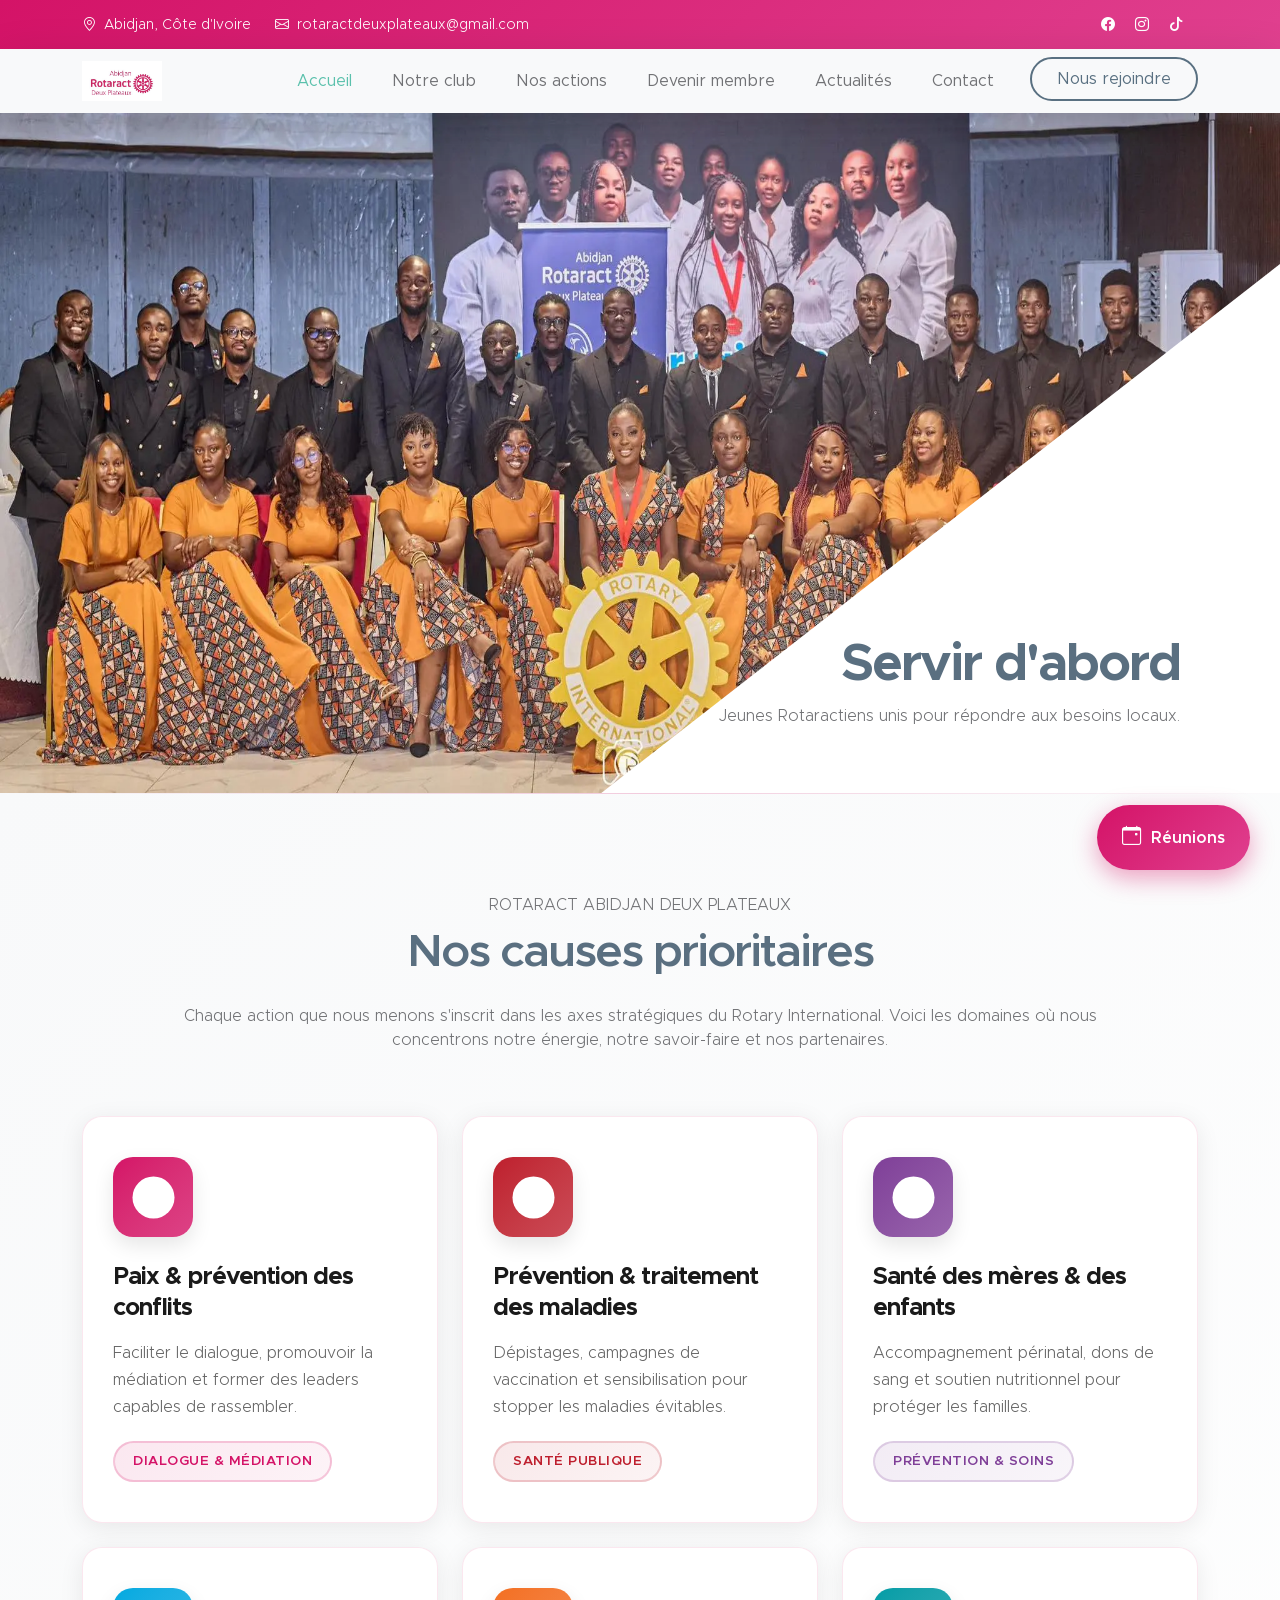
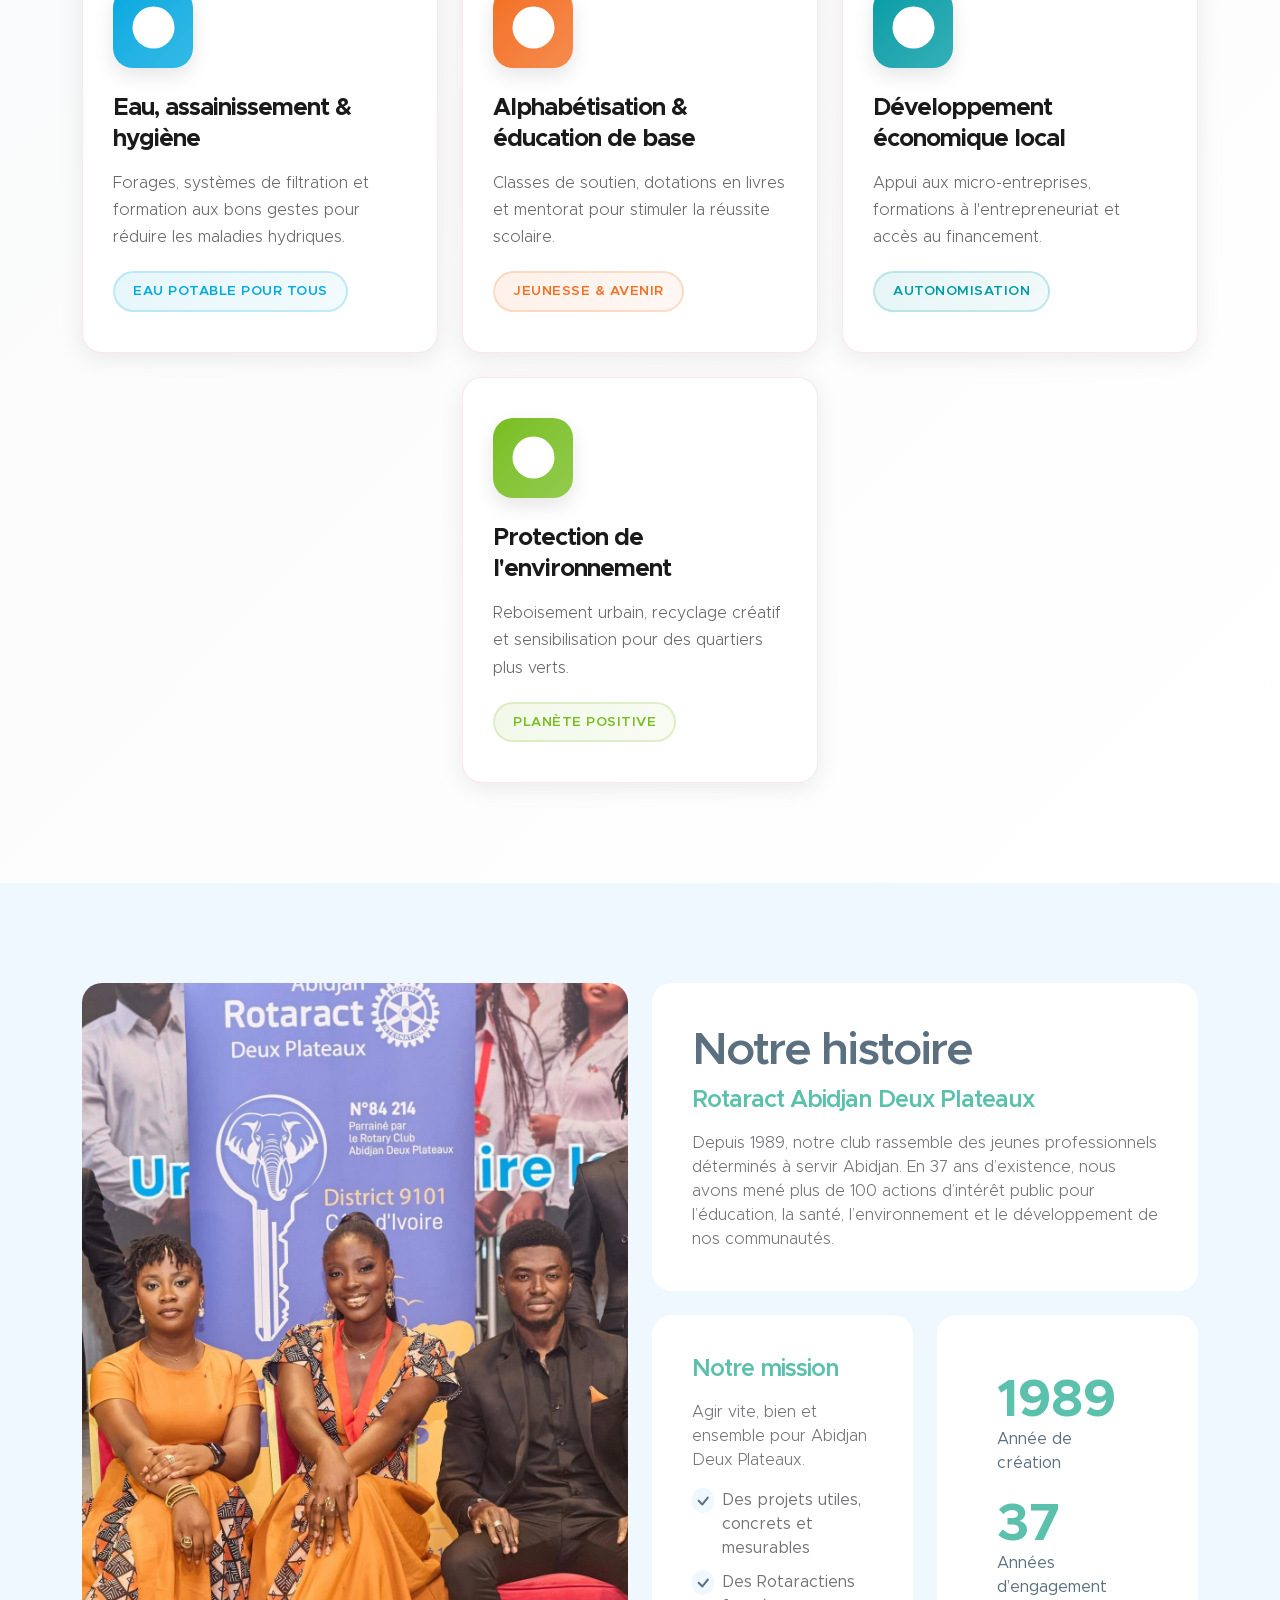
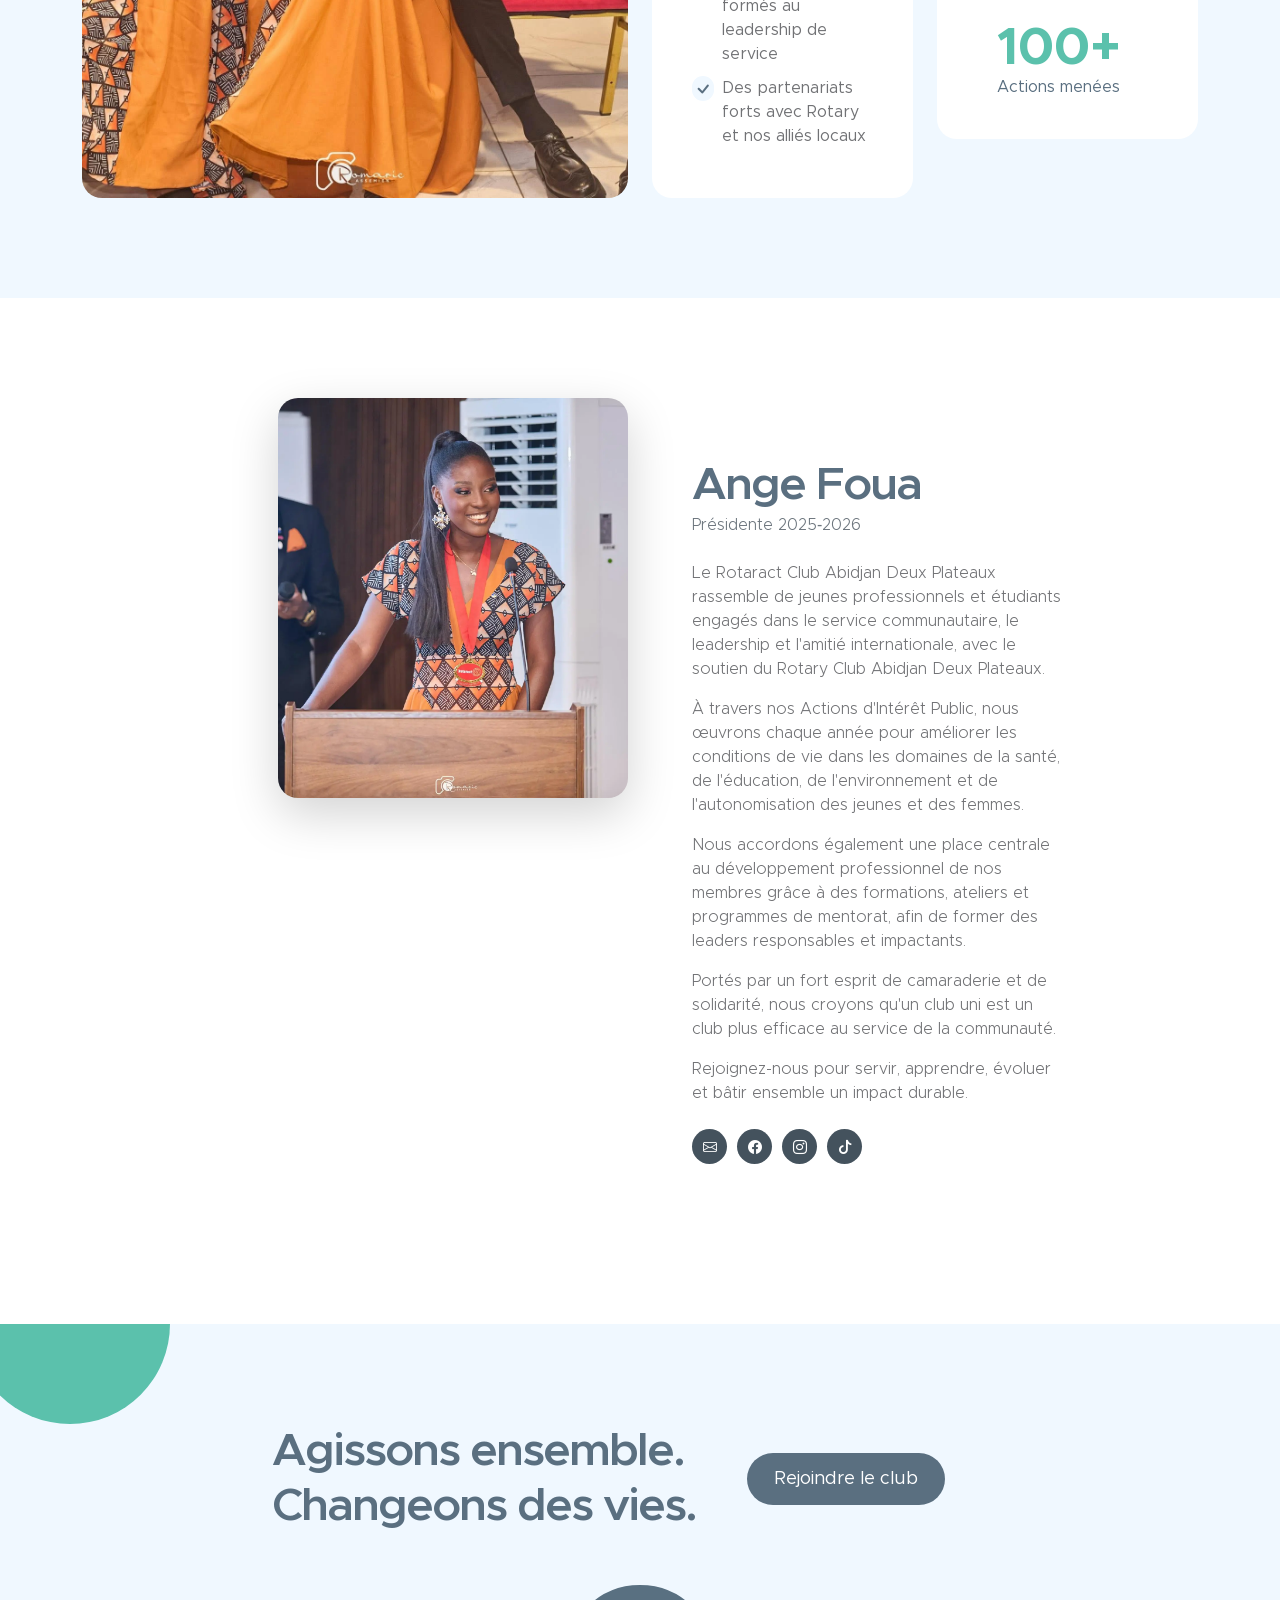
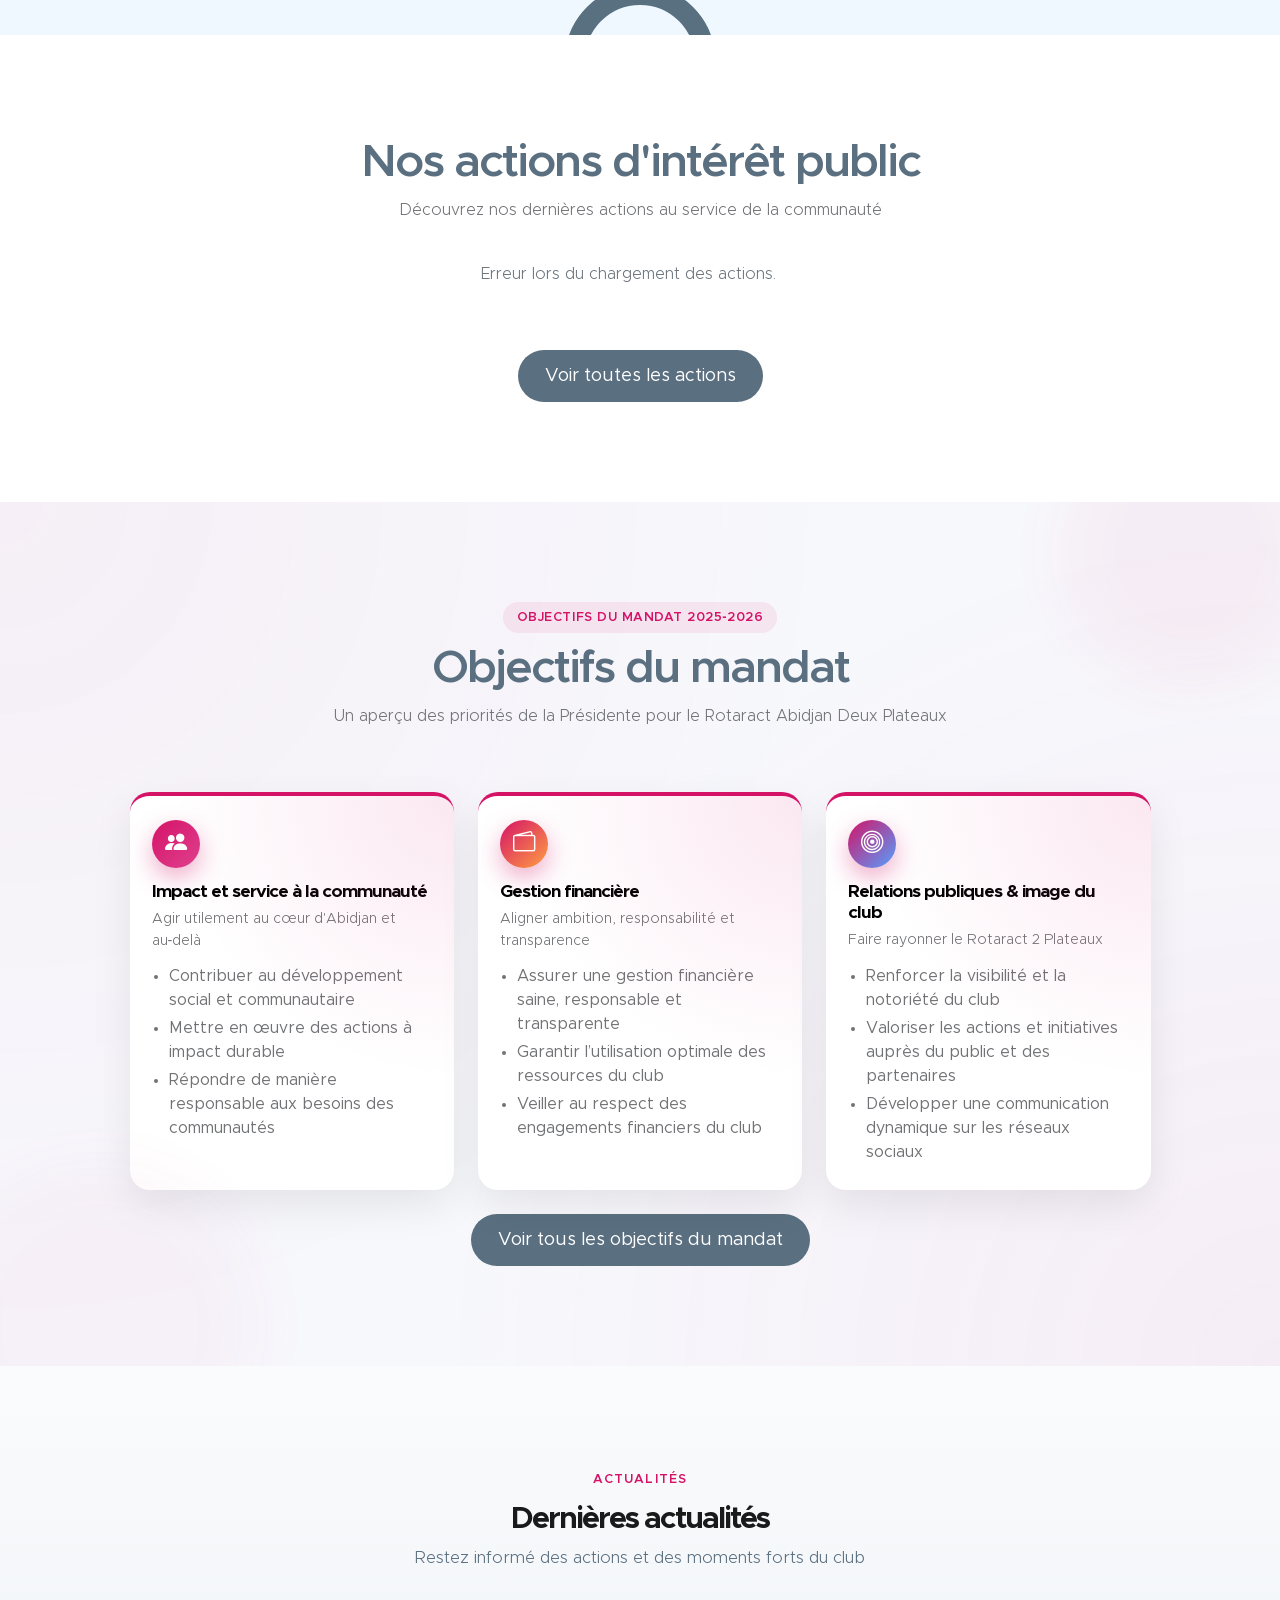
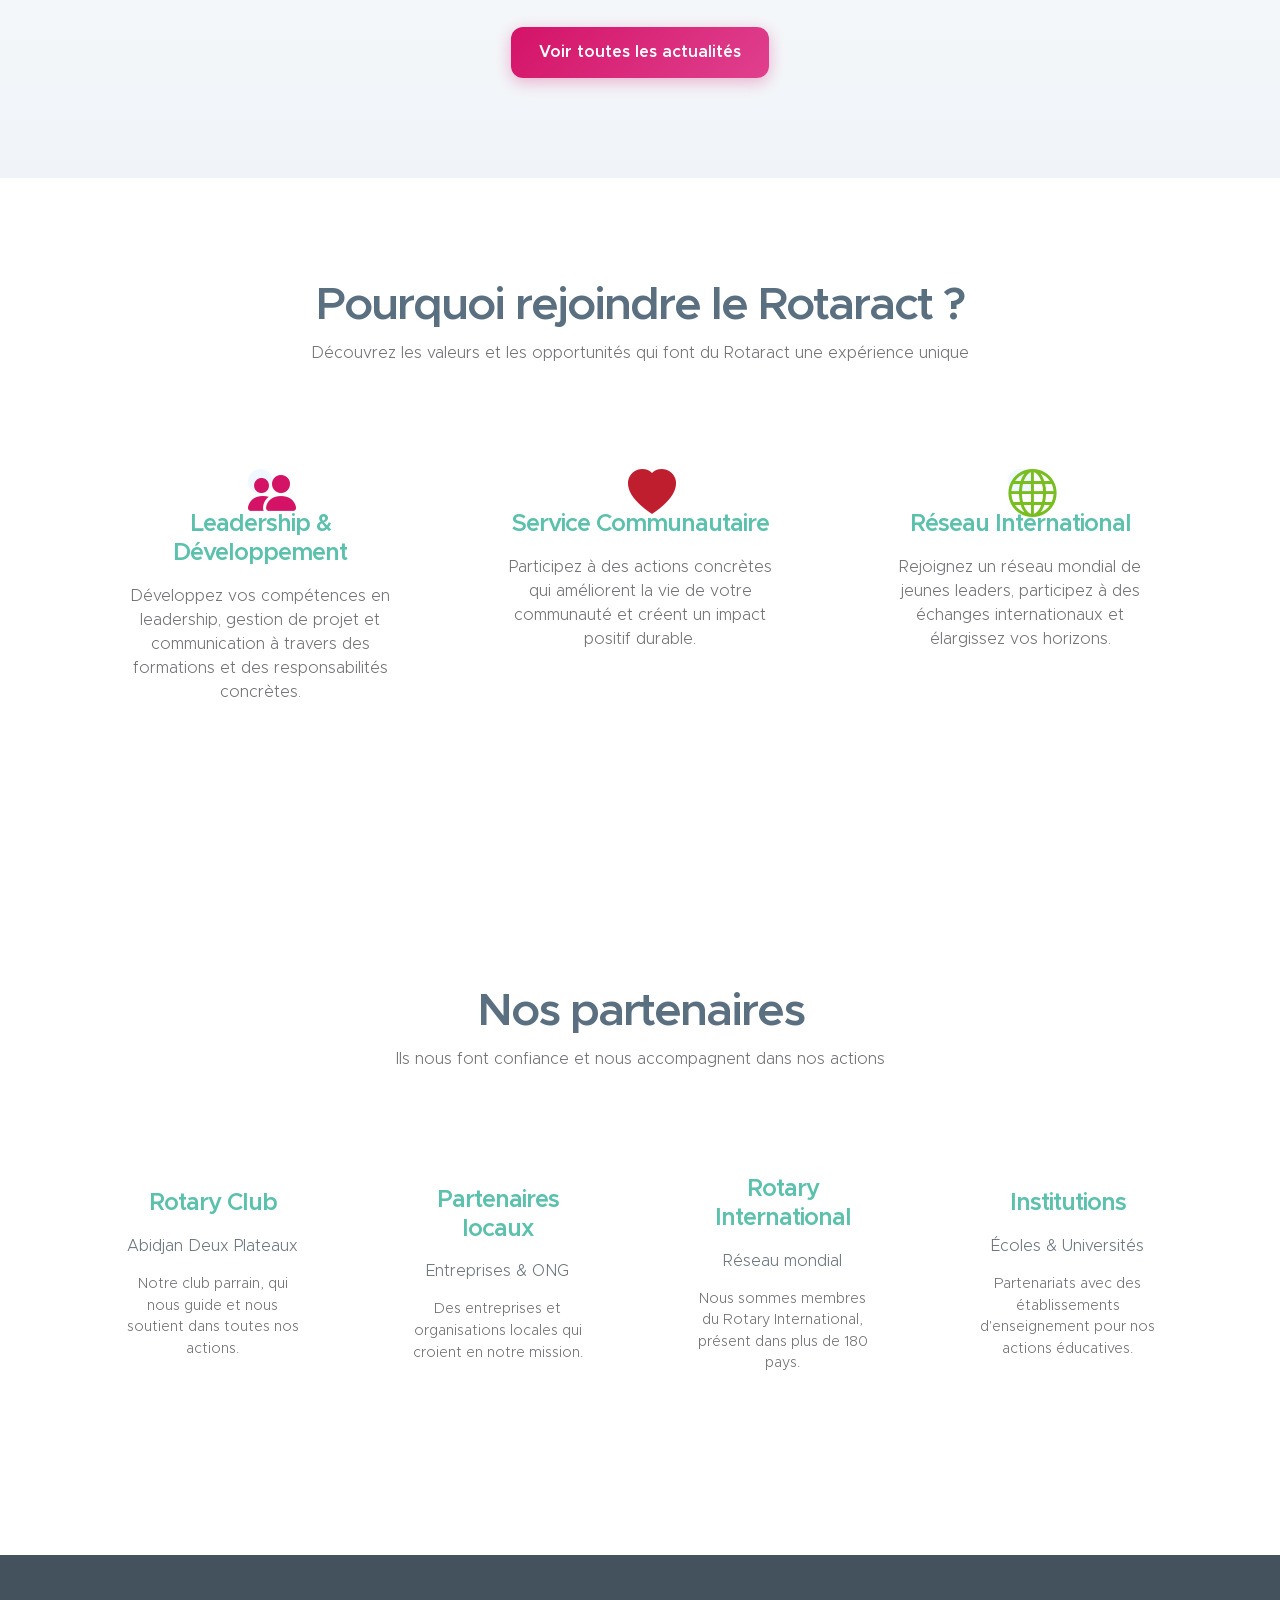
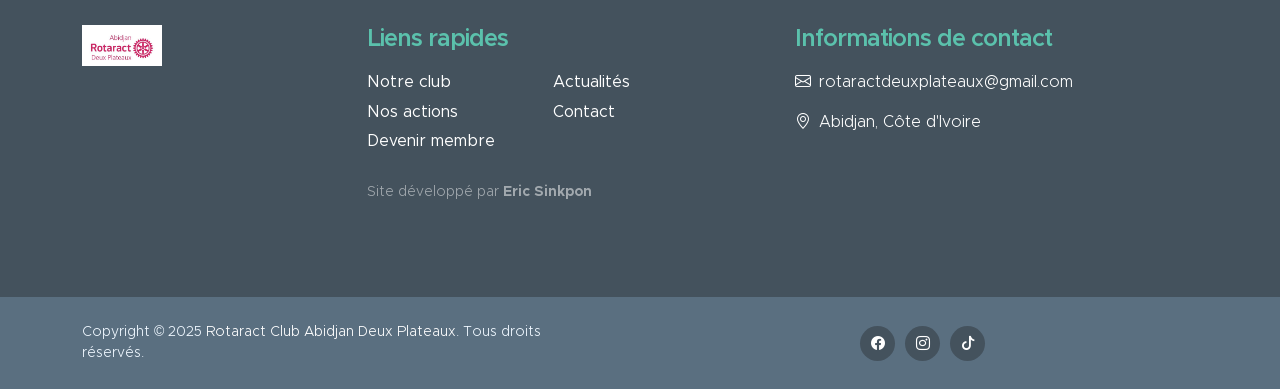
==== commit 261b70a2: "Mise à jour site Rotaract : objectifs, admin, SEO, design" ====
--- a/index.html
+++ b/index.html
@@ -340,7 +340,7 @@
 
                             <h5 class="mb-3">Rotaract Abidjan Deux Plateaux</h5>
 
-                            <p class="mb-0">Depuis 1988, notre club rassemble des jeunes professionnels déterminés à
+                            <p class="mb-0">Depuis 1989, notre club rassemble des jeunes professionnels déterminés à
                                 servir Abidjan. En 37 ans d’existence, nous avons mené plus de 100 actions
                                 d’intérêt public pour l’éducation, la santé, l’environnement et
                                 le développement de nos communautés.</p>
@@ -374,7 +374,7 @@
                                 <div class="custom-text-box d-flex flex-wrap d-lg-block mb-lg-0">
                                     <div class="counter-thumb">
                                         <div class="d-flex">
-                                            <span class="counter-number" data-from="1" data-to="1988"
+                                            <span class="counter-number" data-from="1" data-to="1989"
                                                 data-speed="800"></span>
                                             <span class="counter-number-text"></span>
                                         </div>
